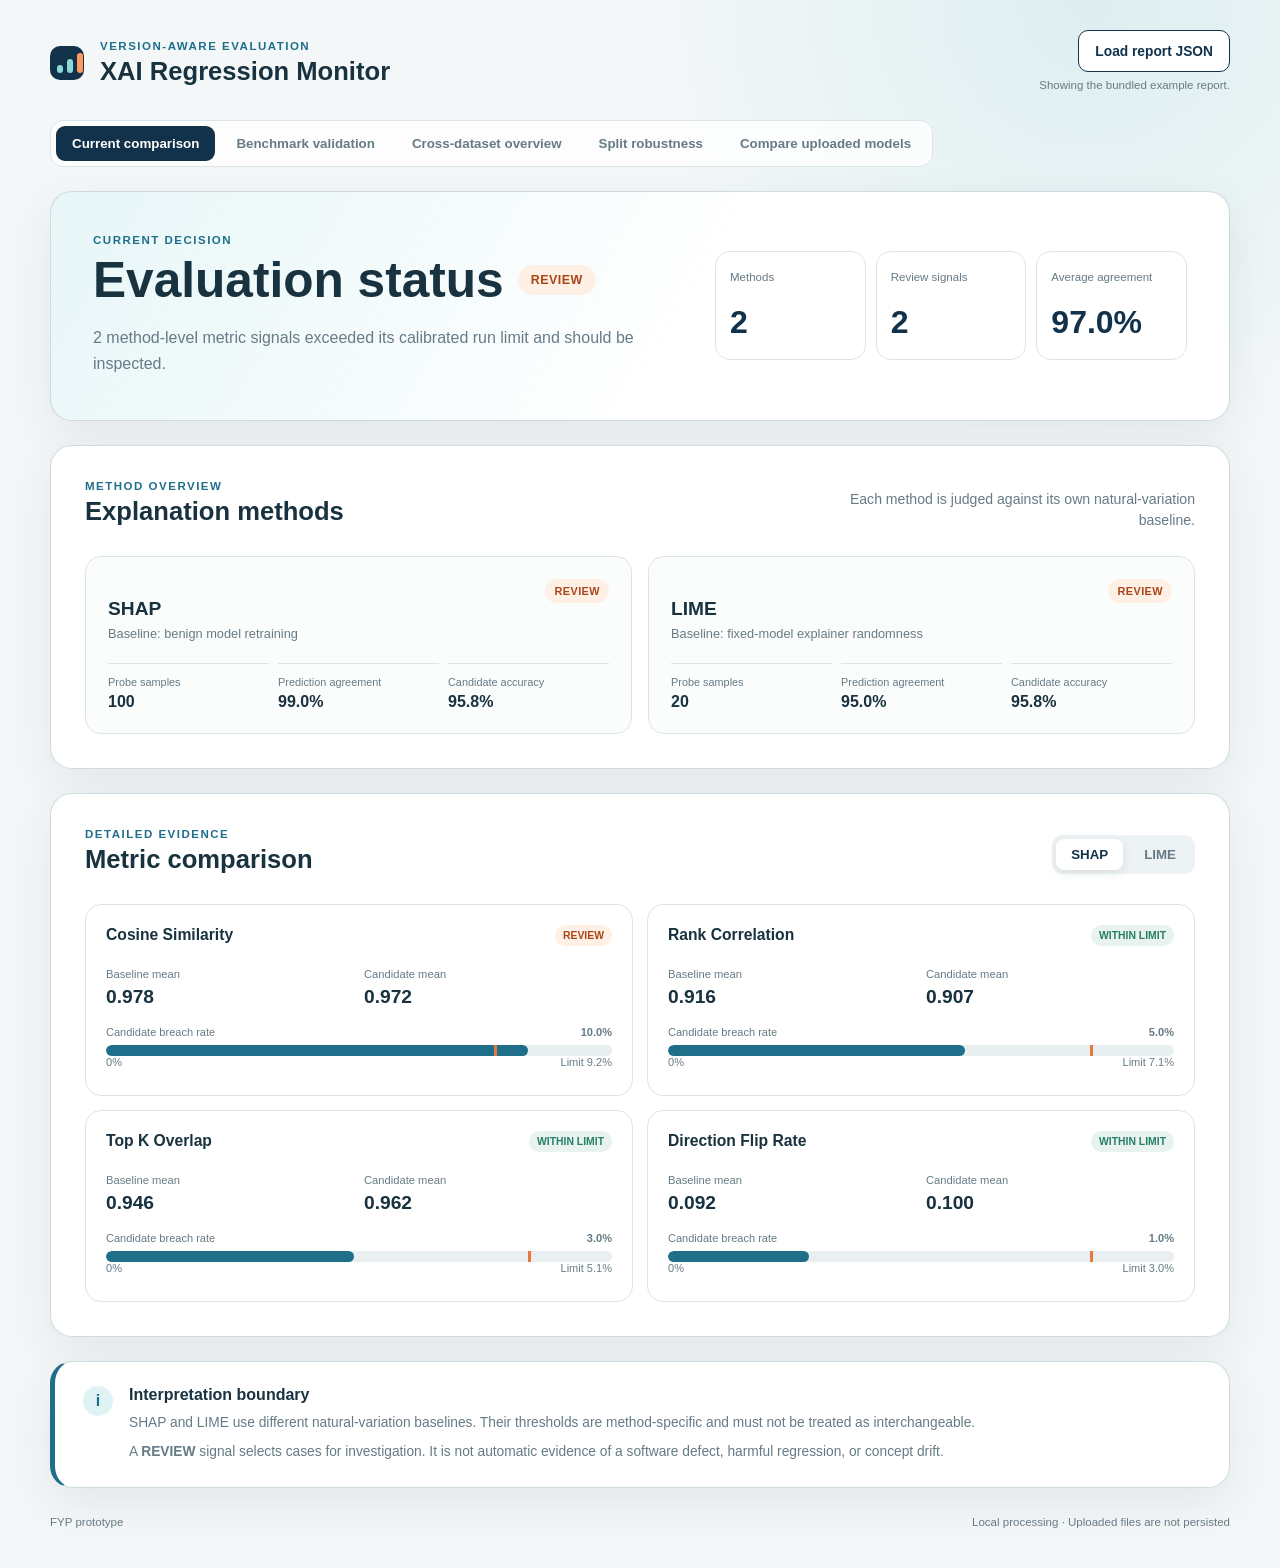
==== dashboard/index.html @ 35215efb "Show neural explanation policy in dashboard" ====
<!doctype html>
<html lang="en">
  <head>
    <meta charset="utf-8" />
    <meta name="viewport" content="width=device-width, initial-scale=1" />
    <meta
      name="description"
      content="Dashboard for version-aware SHAP and LIME regression testing"
    />
    <title>XAI Regression Monitor</title>
    <link rel="stylesheet" href="styles.css" />
  </head>
  <body>
    <header class="site-header">
      <div class="brand-mark" aria-hidden="true"><span></span><span></span><span></span></div>
      <div>
        <p class="eyebrow">Version-aware evaluation</p>
        <h1>XAI Regression Monitor</h1>
      </div>
      <div class="upload-area">
        <label class="upload-button" for="report-upload">
          Load report JSON
          <input id="report-upload" type="file" accept="application/json,.json" />
        </label>
        <p id="load-message" class="load-message" role="status" aria-live="polite"></p>
      </div>
    </header>

    <main>
      <nav class="view-tabs" aria-label="Dashboard view">
        <button class="view-tab active" data-view="comparison" type="button">Current comparison</button>
        <button class="view-tab" data-view="benchmark" type="button">Benchmark validation</button>
        <button class="view-tab" data-view="portfolio" type="button">Cross-dataset overview</button>
        <button class="view-tab" data-view="robustness" type="button">Split robustness</button>
        <button class="view-tab" data-view="upload" type="button">Compare uploaded models</button>
      </nav>

      <div id="comparison-view" class="dashboard-view">
      <section class="status-panel" aria-labelledby="status-heading">
        <div>
          <p class="eyebrow">Current decision</p>
          <div class="status-title-row">
            <h2 id="status-heading">Evaluation status</h2>
            <span id="overall-status" class="status-badge">Loading</span>
          </div>
          <p id="status-explanation" class="status-explanation"></p>
        </div>
        <div class="summary-grid" aria-label="Report summary">
          <article><span>Methods</span><strong id="method-count">—</strong></article>
          <article><span>Review signals</span><strong id="flag-count">—</strong></article>
          <article><span>Average agreement</span><strong id="agreement-average">—</strong></article>
        </div>
      </section>

      <section class="content-section" aria-labelledby="methods-heading">
        <div class="section-heading">
          <div>
            <p class="eyebrow">Method overview</p>
            <h2 id="methods-heading">Explanation methods</h2>
          </div>
          <p>Each method is judged against its own natural-variation baseline.</p>
        </div>
        <div id="method-cards" class="method-grid"></div>
      </section>

      <section class="content-section" aria-labelledby="metrics-heading">
        <div class="section-heading metric-heading">
          <div>
            <p class="eyebrow">Detailed evidence</p>
            <h2 id="metrics-heading">Metric comparison</h2>
          </div>
          <div id="method-tabs" class="tabs" role="tablist" aria-label="Explanation method"></div>
        </div>
        <div id="metric-grid" class="metric-grid"></div>
      </section>

      <section class="interpretation-panel" aria-labelledby="interpretation-heading">
        <div class="interpretation-icon" aria-hidden="true">i</div>
        <div>
          <h2 id="interpretation-heading">Interpretation boundary</h2>
          <p id="interpretation-text"></p>
          <p>
            A <strong>REVIEW</strong> signal selects cases for investigation. It is not
            automatic evidence of a software defect, harmful regression, or concept drift.
          </p>
        </div>
      </section>

      </div>

      <div id="benchmark-view" class="dashboard-view" hidden>
        <section class="content-section benchmark-intro" aria-labelledby="benchmark-heading">
          <div class="section-heading benchmark-heading-row">
            <div>
              <p class="eyebrow">Repeated held-out evaluation</p>
              <h2 id="benchmark-heading">Policy validation across model versions</h2>
            </div>
            <label class="dataset-picker">
              Dataset
              <select id="benchmark-selector"></select>
            </label>
          </div>
          <p id="benchmark-context" class="benchmark-context"></p>
          <div id="benchmark-summary" class="summary-grid benchmark-summary"></div>
        </section>

        <section class="content-section" aria-labelledby="scenario-heading">
          <div class="section-heading">
            <div>
              <p class="eyebrow">Thirty candidate seeds per scenario</p>
              <h2 id="scenario-heading">Review-rate comparison</h2>
            </div>
            <p>Bars show the proportion of runs selected for review; whiskers show Wilson 95% confidence intervals.</p>
          </div>
          <div id="scenario-grid" class="scenario-grid"></div>
        </section>

        <section class="content-section" aria-labelledby="paired-heading">
          <div class="section-heading">
            <div>
              <p class="eyebrow">Paired evidence</p>
              <h2 id="paired-heading">Comparison with seed-only control</h2>
            </div>
            <p>Adjusted p-values below 0.05 indicate separation from the control after correcting three comparisons.</p>
          </div>
          <div class="table-scroll">
            <table class="comparison-table">
              <thead><tr><th>Candidate</th><th>Rate change</th><th>Adjusted p</th><th>Evidence</th></tr></thead>
              <tbody id="paired-results"></tbody>
            </table>
          </div>
        </section>

        <section class="interpretation-panel" aria-labelledby="benchmark-interpretation-heading">
          <div class="interpretation-icon" aria-hidden="true">i</div>
          <div>
            <h2 id="benchmark-interpretation-heading">Interpretation boundary</h2>
            <p id="benchmark-interpretation"></p>
            <p>A higher review rate means the policy is sensitive to the version change; it does not by itself show that the new model is worse.</p>
          </div>
        </section>
      </div>

      <div id="portfolio-view" class="dashboard-view" hidden>
        <section class="content-section" aria-labelledby="portfolio-heading">
          <div class="section-heading">
            <div>
              <p class="eyebrow">Two datasets · two explanation methods</p>
              <h2 id="portfolio-heading">Completed evidence portfolio</h2>
            </div>
            <p id="portfolio-coverage"></p>
          </div>
          <div id="portfolio-grid" class="portfolio-grid"></div>
        </section>

        <section class="content-section" aria-labelledby="portfolio-table-heading">
          <div class="section-heading">
            <div>
              <p class="eyebrow">Comparable descriptors</p>
              <h2 id="portfolio-table-heading">Cross-dataset result table</h2>
            </div>
            <p>Prediction agreement and cosine similarity are shown consistently; headline rates retain their method-specific meaning.</p>
          </div>
          <div class="table-scroll">
            <table class="comparison-table">
              <thead><tr><th>Dataset</th><th>Method</th><th>Evidence</th><th>Agreement</th><th>Cosine</th><th>Headline result</th><th>Status</th></tr></thead>
              <tbody id="portfolio-results"></tbody>
            </table>
          </div>
        </section>

        <section class="interpretation-panel" aria-labelledby="portfolio-interpretation-heading">
          <div class="interpretation-icon" aria-hidden="true">i</div>
          <div>
            <h2 id="portfolio-interpretation-heading">Interpretation boundary</h2>
            <p id="portfolio-interpretation"></p>
            <p id="portfolio-comparability"></p>
          </div>
        </section>
      </div>

      <div id="robustness-view" class="dashboard-view" hidden>
        <section class="status-panel robustness-status" aria-labelledby="robustness-heading">
          <div>
            <p class="eyebrow">Final robustness check</p>
            <div class="status-title-row">
              <h2 id="robustness-heading">Data-split and probe sensitivity</h2>
              <span id="robustness-status" class="status-badge">Loading</span>
            </div>
            <p id="robustness-explanation" class="status-explanation"></p>
          </div>
          <div id="robustness-summary" class="summary-grid"></div>
        </section>

        <section class="content-section" aria-labelledby="robustness-datasets-heading">
          <div class="section-heading">
            <div>
              <p class="eyebrow">Three independently calibrated splits</p>
              <h2 id="robustness-datasets-heading">Dataset-level consistency</h2>
            </div>
            <p>Each split changes the fitted models and the probe population, then recalibrates the same four-metric Bonferroni policy.</p>
          </div>
          <div id="robustness-dataset-grid" class="robustness-dataset-grid"></div>
        </section>

        <section class="content-section" aria-labelledby="robustness-table-heading">
          <div class="section-heading">
            <div>
              <p class="eyebrow">Held-out paired evidence</p>
              <h2 id="robustness-table-heading">Results by dataset split</h2>
            </div>
            <p>Review rates are based on 30 held-out explainer seeds per split; exact paired p-values compare candidate and control decisions.</p>
          </div>
          <div class="table-scroll">
            <table class="comparison-table">
              <thead><tr><th>Dataset</th><th>Split</th><th>Control</th><th>Candidate</th><th>Rate change</th><th>Paired p</th><th>Status</th></tr></thead>
              <tbody id="robustness-results"></tbody>
            </table>
          </div>
        </section>

        <section class="interpretation-panel warning-boundary" aria-labelledby="robustness-interpretation-heading">
          <div class="interpretation-icon" aria-hidden="true">i</div>
          <div>
            <h2 id="robustness-interpretation-heading">What this result means</h2>
            <p id="robustness-interpretation"></p>
            <p>The Wine split-73 result is not a detector failure: the controlled candidate produced little detectable explanation change for that fitted-model and probe combination.</p>
          </div>
        </section>
      </div>

      <div id="upload-view" class="dashboard-view" hidden>
        <section class="content-section upload-intro" aria-labelledby="upload-heading">
          <div class="section-heading">
            <div>
              <p class="eyebrow">Classification and regression</p>
              <h2 id="upload-heading">Compare your Model V1 and Model V2</h2>
            </div>
            <p>Run trusted model versions on the same labelled samples and inspect exactly which predictions or numeric errors changed.</p>
          </div>
          <div class="local-warning">
            <strong>Local prototype:</strong> only load <code>.joblib</code> files that you trust. Files are processed in memory by the local server and are not saved.
          </div>
        </section>

        <section class="content-section" aria-labelledby="upload-files-heading">
          <div class="section-heading">
            <div>
              <p class="eyebrow">Model collection and shared evidence</p>
              <h2 id="upload-files-heading">Upload comparison inputs</h2>
            </div>
            <p>All models must accept the same feature columns. The CSV must include the known label for every sample.</p>
          </div>
          <form id="classification-upload-form" class="comparison-upload-form">
            <label class="file-field task-field">
              <span>Prediction task</span>
              <small>Select the model output type</small>
              <select id="upload-task-selector">
                <option value="classification">Classification</option>
                <option value="regression">Regression</option>
              </select>
            </label>
            <label class="file-field">
              <span>Model file 1</span>
              <small>Trusted estimator</small>
              <input id="model-v1-upload" name="model_v1" type="file" accept=".joblib" required />
            </label>
            <label class="file-field">
              <span>Model file 2</span>
              <small>Trusted estimator</small>
              <input id="model-v2-upload" name="model_v2" type="file" accept=".joblib" required />
            </label>
            <label class="file-field">
              <span>Labelled dataset</span>
              <small>CSV, up to 5,000 rows</small>
              <input id="dataset-upload" name="dataset" type="file" accept=".csv,text/csv" required />
            </label>
            <label class="file-field">
              <span>Manifest <em>optional</em></span>
              <small>Upload JSON or build it below</small>
              <input id="manifest-upload" name="manifest" type="file" accept=".json,application/json" />
            </label>
            <details id="manifest-builder" class="manifest-builder">
              <summary>Build manifest from CSV columns</summary>
              <p id="manifest-builder-message">Choose a labelled CSV first.</p>
              <div class="manifest-builder-grid">
                <label>Label column <select id="manifest-label-column"><option value="">Choose CSV first</option></select></label>
                <label>Sample ID <select id="manifest-id-column"><option value="">None</option></select></label>
                <label class="classification-only">Image filename <select id="manifest-image-column"><option value="">None</option></select></label>
                <label class="classification-only">Image height <input id="manifest-image-height" type="number" min="1" placeholder="e.g. 28" /></label>
                <label class="classification-only">Image width <input id="manifest-image-width" type="number" min="1" placeholder="e.g. 28" /></label>
                <label class="classification-only">Image channels <select id="manifest-image-channels"><option value="1">1 · grayscale</option><option value="3">3 · RGB</option><option value="4">4 · RGBA</option></select></label>
              </div>
              <label class="trust-check"><input id="manifest-trust-models" type="checkbox" /> I confirm that these model files come from a trusted source.</label>
              <p class="table-note">All remaining CSV columns become model features in their existing order.</p>
            </details>
            <label class="file-field optional-image-field">
              <span>Additional models <em>optional</em></span>
              <small>Select up to three more trusted .joblib models</small>
              <input id="additional-models-upload" type="file" accept=".joblib" multiple />
              <div id="additional-model-names" class="selected-file-list" aria-live="polite">
                <span class="selected-file-empty">No additional models selected</span>
              </div>
            </label>
            <div class="model-pair-picker">
              <label>Baseline model
                <select id="baseline-model-selector"></select>
              </label>
              <span aria-hidden="true">→</span>
              <label>Candidate model
                <select id="candidate-model-selector"></select>
              </label>
              <p id="model-collection-message">Upload two to five models, then select the pair to compare.</p>
            </div>
            <label class="file-field optional-image-field classification-only">
              <span>Sample images <em>optional</em></span>
              <small>ZIP of PNG, JPEG, WebP or GIF files referenced by the CSV</small>
              <input id="images-upload" name="images" type="file" accept=".zip,application/zip" />
            </label>
            <section id="upload-readiness" class="upload-readiness" aria-labelledby="upload-readiness-heading">
              <div class="upload-readiness-head">
                <div><span class="eyebrow">Before you run</span><h3 id="upload-readiness-heading">Selection summary</h3></div>
                <strong id="upload-readiness-status" class="readiness-status incomplete">Incomplete</strong>
              </div>
              <dl class="upload-readiness-grid">
                <div><dt>Task</dt><dd id="readiness-task">Classification</dd></div>
                <div><dt>Dataset</dt><dd id="readiness-dataset">Not selected</dd></div>
                <div><dt>Models</dt><dd id="readiness-model-count">0 selected</dd></div>
                <div><dt>Manifest</dt><dd id="readiness-manifest">Not ready</dd></div>
                <div><dt>Baseline (V1)</dt><dd id="readiness-baseline">Not selected</dd></div>
                <div><dt>Candidate (V2)</dt><dd id="readiness-candidate">Not selected</dd></div>
              </dl>
              <p id="upload-readiness-message" class="table-note">Choose two trusted models and one labelled CSV.</p>
            </section>
            <div class="upload-actions">
              <button id="run-upload-comparison" class="primary-action" type="submit">Run local comparison</button>
              <a href="data/upload-manifest-example.json" download>Download example manifest</a>
              <p id="upload-comparison-message" role="status" aria-live="polite"></p>
            </div>
          </form>
        </section>

        <section id="upload-validation" class="content-section upload-validation" aria-labelledby="upload-validation-heading" hidden>
          <div class="section-heading">
            <div>
              <p class="eyebrow">Preflight check</p>
              <h2 id="upload-validation-heading">Upload compatibility</h2>
            </div>
            <p id="upload-validation-summary"></p>
          </div>
          <div id="upload-validation-grid" class="upload-validation-grid"></div>
        </section>

        <section id="candidate-verdict" class="content-section candidate-verdict" aria-labelledby="candidate-verdict-heading" hidden>
          <div class="candidate-verdict-copy">
            <p class="eyebrow">Paired evidence conclusion</p>
            <h2 id="candidate-verdict-heading">Candidate result</h2>
            <p id="candidate-verdict-message"></p>
          </div>
          <strong id="candidate-verdict-status" class="candidate-verdict-status inconclusive">Inconclusive</strong>
        </section>

        <div id="upload-results" hidden>
          <section class="content-section" aria-labelledby="model-overview-heading">
            <div class="section-heading">
              <div>
                <p class="eyebrow">All uploaded models</p>
                <h2 id="model-overview-heading">Model performance overview</h2>
              </div>
              <p>Accuracy ranks every uploaded model on the same labelled samples; macro F1 weights every class equally. SHA-256 fingerprints identify the exact uploaded model bytes.</p>
            </div>
            <div id="model-overview-grid" class="model-overview-grid"></div>
            <div class="table-scroll">
              <table class="comparison-table agreement-table">
                <thead><tr><th>Model pair</th><th>Prediction agreement</th></tr></thead>
                <tbody id="model-agreement-results"></tbody>
              </table>
            </div>
          </section>

          <section class="status-panel upload-status" aria-labelledby="upload-results-heading">
            <div>
              <p class="eyebrow">Uploaded comparison</p>
              <h2 id="upload-results-heading">Prediction-level result</h2>
              <p id="upload-scope-note" class="status-explanation">Accuracy summarizes the versions; the table below shows the concrete sample-level changes behind it.</p>
            </div>
            <div class="summary-grid upload-summary" aria-label="Uploaded model summary">
              <article><span>Samples</span><strong id="upload-total">—</strong></article>
              <article><span id="upload-v1-label">V1 accuracy</span><strong id="upload-v1-accuracy">—</strong></article>
              <article><span id="upload-v2-label">V2 accuracy</span><strong id="upload-v2-accuracy">—</strong></article>
              <article><span id="upload-v1-f1-label">V1 macro F1</span><strong id="upload-v1-f1">—</strong></article>
              <article><span id="upload-v2-f1-label">V2 macro F1</span><strong id="upload-v2-f1">—</strong></article>
              <article><span>Prediction agreement</span><strong id="upload-agreement">—</strong></article>
            </div>
          </section>

          <section class="content-section paired-evidence" aria-labelledby="paired-evidence-heading">
            <div class="section-heading">
              <div>
                <p class="eyebrow">Paired evidence</p>
                <h2 id="paired-evidence-heading">Is the accuracy change larger than sample noise?</h2>
              </div>
              <p id="paired-evidence-note">Exact McNemar uses only samples where one version was correct and the other was wrong.</p>
            </div>
            <div class="summary-grid paired-evidence-grid">
              <article><span>Accuracy change</span><strong id="paired-accuracy-change">—</strong></article>
              <article><span>Discordant samples</span><strong id="paired-discordant-count">—</strong></article>
              <article><span>Exact p-value</span><strong id="paired-p-value">—</strong></article>
              <article><span>Evidence</span><strong id="paired-evidence-status">—</strong></article>
            </div>
          </section>

          <section class="content-section export-panel" aria-labelledby="comparison-export-heading">
            <div class="section-heading">
              <div>
                <p class="eyebrow">Local audit artifacts</p>
                <h2 id="comparison-export-heading">Download comparison results</h2>
              </div>
              <p>Exports are generated in your browser. No additional file is sent to the server.</p>
            </div>
            <div class="export-actions">
              <button id="download-comparison-json" class="secondary-action" type="button">Download JSON report</button>
              <button id="download-comparison-summary" class="secondary-action" type="button">Download readable summary</button>
              <button id="download-samples-csv" class="secondary-action" type="button">Download sample CSV</button>
            </div>
          </section>

          <section class="content-section" aria-labelledby="transition-heading">
            <div class="section-heading">
              <div>
                <p class="eyebrow">Version transitions</p>
                <h2 id="transition-heading">What changed from V1 to V2</h2>
              </div>
              <p>“Wrong → correct” is an improvement; “correct → wrong” is a regression on the supplied labelled sample.</p>
            </div>
            <div id="upload-transition-grid" class="transition-grid"></div>
          </section>

          <section class="content-section" aria-labelledby="class-diagnostics-heading">
            <div class="section-heading">
              <div>
                <p class="eyebrow">Class-level diagnosis</p>
                <h2 id="class-diagnostics-heading">Where performance changed</h2>
              </div>
              <p>Precision measures false-positive control, recall measures captured examples, and F1 balances both. Positive F1 changes favor the candidate.</p>
            </div>
            <div class="table-scroll">
              <table class="comparison-table class-diagnostics-table">
                <thead><tr><th>Actual class</th><th>Samples</th><th id="class-v1-heading">V1 accuracy</th><th>V1 precision</th><th>V1 recall</th><th>V1 F1</th><th id="class-v2-heading">V2 accuracy</th><th>V2 precision</th><th>V2 recall</th><th>V2 F1</th><th>F1 change</th></tr></thead>
                <tbody id="class-diagnostics-results"></tbody>
              </table>
            </div>
          </section>

          <section class="content-section" aria-labelledby="confusion-matrix-heading">
            <div class="section-heading">
              <div>
                <p class="eyebrow">Confusion matrices</p>
                <h2 id="confusion-matrix-heading">Actual versus predicted classes</h2>
              </div>
              <p>Rows are actual classes and columns are predictions. Darker diagonal cells are correct; off-diagonal cells are errors.</p>
            </div>
            <div class="confusion-matrix-grid">
              <article>
                <h3 id="confusion-matrix-v1-title">V1</h3>
                <div id="confusion-matrix-v1" class="confusion-matrix-wrap"></div>
              </article>
              <article>
                <h3 id="confusion-matrix-v2-title">V2</h3>
                <div id="confusion-matrix-v2" class="confusion-matrix-wrap"></div>
              </article>
            </div>
          </section>

          <section class="content-section" aria-labelledby="confusion-diagnostics-heading">
            <div class="section-heading">
              <div>
                <p class="eyebrow">Misclassification paths</p>
                <h2 id="confusion-diagnostics-heading">Which classes were confused</h2>
              </div>
              <p>A negative error change means the candidate made fewer mistakes for that actual-to-predicted class pair.</p>
            </div>
            <div class="table-scroll">
              <table class="comparison-table confusion-diagnostics-table">
                <thead><tr><th>Actual class</th><th>Predicted as</th><th id="confusion-v1-heading">V1 errors</th><th id="confusion-v2-heading">V2 errors</th><th>Error change</th></tr></thead>
                <tbody id="confusion-diagnostics-results"></tbody>
              </table>
            </div>
            <p id="confusion-empty-message" class="table-note" hidden>Neither selected model made a classification error on these samples.</p>
          </section>

          <section class="content-section" aria-labelledby="sample-results-heading">
            <div class="section-heading">
              <div>
                <p class="eyebrow">Concrete examples</p>
                <h2 id="sample-results-heading">Sample-by-sample predictions</h2>
                <p id="confidence-risk-summary" class="confidence-risk-summary"></p>
              </div>
              <div class="triage-controls" aria-label="Sample triage controls">
                <label>High confidence (%)
                  <input id="confidence-threshold-input" type="number" min="50" max="100" step="1" value="80" />
                </label>
                <label>Drift similarity (%)
                  <input id="explanation-threshold-input" type="number" min="0" max="100" step="0.1" value="80" />
                </label>
                <label>Show
                  <select id="upload-transition-filter">
                  <option value="all">All samples</option>
                  <option value="v1_correct_v2_wrong">Correct → wrong</option>
                  <option value="v1_wrong_v2_correct">Wrong → correct</option>
                  <option value="both_correct">Both correct</option>
                  <option value="both_wrong">Both wrong</option>
                  <option value="v2_high_confidence_wrong">V2 high-confidence errors</option>
                  <option value="high_confidence_regression">High-confidence regressions</option>
                  <option value="explanation_drift">Explanation drift</option>
                  <option value="hidden_explanation_drift">Same prediction, changed explanation</option>
                  </select>
                </label>
              </div>
            </div>
            <p id="explanation-threshold-source" class="table-note"></p>
            <div id="explanation-method-summary" class="explanation-method-summary" aria-label="Active explanation methods">
              <article><span id="explanation-v1-model">Model V1</span><strong id="explanation-v1-method">Explanation unavailable</strong><small id="explanation-v1-note"></small></article>
              <article><span id="explanation-v2-model">Model V2</span><strong id="explanation-v2-method">Explanation unavailable</strong><small id="explanation-v2-note"></small></article>
              <p id="explanation-policy-note" class="explanation-policy-note"></p>
            </div>
            <div class="drift-gallery-panel" aria-labelledby="drift-gallery-heading">
              <div class="drift-gallery-heading">
                <div>
                  <p class="eyebrow">Explanation review queue</p>
                  <h3 id="drift-gallery-heading">Same prediction, changed explanation</h3>
                </div>
                <p id="drift-gallery-summary"></p>
              </div>
              <div id="drift-gallery" class="drift-gallery"></div>
              <p id="drift-gallery-empty" class="table-note"></p>
            </div>
            <div class="table-scroll">
              <table class="comparison-table sample-table">
                <thead><tr><th>Image</th><th>Sample</th><th>Actual</th><th id="v1-prediction-heading">V1 prediction</th><th id="v1-confidence-heading">V1 confidence</th><th id="v2-prediction-heading">V2 prediction</th><th id="v2-confidence-heading">V2 confidence</th><th>Explanation similarity</th><th>Transition</th><th>Explanation</th></tr></thead>
                <tbody id="upload-sample-results"></tbody>
              </table>
            </div>
            <p id="upload-table-note" class="table-note"></p>
          </section>

          <section class="interpretation-panel" aria-labelledby="upload-boundary-heading">
            <div class="interpretation-icon" aria-hidden="true">i</div>
            <div>
              <h2 id="upload-boundary-heading">Current scope</h2>
              <ul id="upload-limitations" class="limitation-list"></ul>
            </div>
          </section>
        </div>

        <div id="regression-results" hidden>
          <section class="content-section" aria-labelledby="regression-overview-heading">
            <div class="section-heading">
              <div><p class="eyebrow">All uploaded regressors</p><h2 id="regression-overview-heading">Regression model overview</h2></div>
              <p>Models are ranked by MAE on the same labelled samples; lower MAE and RMSE are better.</p>
            </div>
            <div id="regression-model-overview-grid" class="model-overview-grid"></div>
          </section>
          <section class="content-section export-panel" aria-labelledby="regression-export-heading">
            <div class="section-heading">
              <div><p class="eyebrow">Regression audit artifacts</p><h2 id="regression-export-heading">Download regression results</h2></div>
              <p>Exports are created in the browser and include the selected pair plus the complete model ranking.</p>
            </div>
            <div class="export-actions">
              <button id="download-regression-json" class="secondary-action" type="button">Download JSON report</button>
              <button id="download-regression-summary" class="secondary-action" type="button">Download readable summary</button>
              <button id="download-regression-samples-csv" class="secondary-action" type="button">Download sample errors CSV</button>
              <button id="download-regression-ranking-csv" class="secondary-action" type="button">Download model ranking CSV</button>
            </div>
          </section>
          <section class="status-panel regression-status" aria-labelledby="regression-results-heading">
            <div>
              <p class="eyebrow">Uploaded regression comparison</p>
              <h2 id="regression-results-heading">Numeric prediction result</h2>
              <div class="result-model-pair" aria-label="Selected regression model pair">
                <span><b>V1</b><strong id="regression-v1-name">Model V1</strong></span>
                <i aria-hidden="true">→</i>
                <span><b>V2</b><strong id="regression-v2-name">Model V2</strong></span>
              </div>
              <p id="regression-scope-note" class="status-explanation"></p>
            </div>
            <div class="summary-grid regression-summary">
              <article><span>V1 MAE</span><strong id="regression-v1-mae">—</strong></article>
              <article><span>V2 MAE</span><strong id="regression-v2-mae">—</strong></article>
              <article><span>V1 RMSE</span><strong id="regression-v1-rmse">—</strong></article>
              <article><span>V2 RMSE</span><strong id="regression-v2-rmse">—</strong></article>
              <article><span>V1 R²</span><strong id="regression-v1-r2">—</strong></article>
              <article><span>V2 R²</span><strong id="regression-v2-r2">—</strong></article>
            </div>
          </section>
          <section class="content-section" aria-labelledby="regression-transition-heading">
            <div class="section-heading">
              <div><p class="eyebrow">Paired error changes</p><h2 id="regression-transition-heading">Which samples improved?</h2></div>
              <p id="regression-evidence-note"></p>
            </div>
            <div id="regression-outcome-grid" class="transition-grid"></div>
          </section>
          <section class="content-section" aria-labelledby="regression-visual-heading">
            <div class="section-heading">
              <div><p class="eyebrow">Visual comparison</p><h2 id="regression-visual-heading">Where did predictions change?</h2></div>
              <p>Points closer to the diagonal are more accurate; bars below zero favor V2.</p>
            </div>
            <div class="regression-visual-grid">
              <figure class="regression-chart-card">
                <figcaption>Actual versus predicted</figcaption>
                <svg id="regression-parity-chart" class="regression-chart" role="img" aria-label="Actual versus predicted values for model V1 and model V2"></svg>
                <div class="chart-legend"><span id="regression-legend-v1" class="legend-v1">V1</span><span id="regression-legend-v2" class="legend-v2">V2</span><span class="legend-reference">Perfect prediction</span></div>
              </figure>
              <figure class="regression-chart-card">
                <figcaption>Per-sample absolute-error change</figcaption>
                <svg id="regression-error-chart" class="regression-chart" role="img" aria-label="Change in absolute error from model V1 to model V2"></svg>
                <p class="chart-note">Negative values indicate improvement; positive values indicate regression.</p>
              </figure>
            </div>
          </section>
          <section class="content-section" aria-labelledby="regression-importance-heading">
            <div class="section-heading">
              <div><p class="eyebrow">Model explanation</p><h2 id="regression-importance-heading">Permutation feature importance</h2></div>
              <p id="regression-importance-note">MAE increase after shuffling one feature; larger values indicate stronger reliance.</p>
            </div>
            <div id="regression-importance-results" class="regression-importance-list"></div>
          </section>
          <section class="content-section" aria-labelledby="regression-samples-heading">
            <div class="section-heading">
              <div><p class="eyebrow">Concrete numeric examples</p><h2 id="regression-samples-heading">Sample-by-sample errors</h2></div>
              <label class="dataset-picker">Show
                <select id="regression-outcome-filter">
                  <option value="all">All samples</option>
                  <option value="improved">Improved</option>
                  <option value="worsened">Worsened</option>
                  <option value="unchanged">Unchanged</option>
                </select>
              </label>
            </div>
            <div class="table-scroll">
              <table class="comparison-table regression-sample-table">
                <thead><tr><th>Sample</th><th>Actual</th><th id="regression-v1-prediction-heading">V1 prediction</th><th id="regression-v1-error-heading">V1 absolute error</th><th id="regression-v2-prediction-heading">V2 prediction</th><th id="regression-v2-error-heading">V2 absolute error</th><th>Error change</th><th>Outcome</th></tr></thead>
                <tbody id="regression-sample-results"></tbody>
              </table>
            </div>
            <p id="regression-table-note" class="table-note"></p>
          </section>
        </div>
      </div>

      <dialog id="explanation-dialog" class="explanation-dialog">
        <div class="explanation-dialog-head">
          <div>
            <p class="eyebrow">Sample explanation</p>
            <h2 id="explanation-dialog-title">Model contribution comparison</h2>
          </div>
          <button id="close-explanation-dialog" class="dialog-close" type="button" aria-label="Close explanation">×</button>
        </div>
        <div class="explanation-meta" id="explanation-meta"></div>
        <div class="explanation-visuals">
          <figure>
            <img id="explanation-original" class="explanation-original" alt="Selected sample" />
            <figcaption>Original image</figcaption>
          </figure>
          <figure>
            <div id="v1-heatmap" class="pixel-heatmap" aria-label="Model V1 pixel contribution map"></div>
            <figcaption id="v1-heatmap-caption">Model V1</figcaption>
          </figure>
          <figure>
            <div id="v2-heatmap" class="pixel-heatmap" aria-label="Model V2 pixel contribution map"></div>
            <figcaption id="v2-heatmap-caption">Model V2</figcaption>
          </figure>
        </div>
        <div class="heatmap-legend"><span class="negative"></span> Opposes predicted class <span class="neutral"></span> Little influence <span class="positive"></span> Supports predicted class</div>
        <p id="explanation-boundary" class="explanation-boundary"></p>
      </dialog>

    </main>

    <footer>
      <span>FYP prototype</span>
      <span>Local processing · Uploaded files are not persisted</span>
    </footer>
    <script src="app.js" defer></script>
  </body>
</html>
---- dashboard/styles.css ----
:root {
  color-scheme: light;
  --navy: #11324a;
  --blue: #1f6f8b;
  --cyan: #dff3f5;
  --orange: #e8793e;
  --orange-soft: #fff0e6;
  --green: #277f67;
  --ink: #18323f;
  --muted: #667b86;
  --line: #dbe5e9;
  --surface: #ffffff;
  --background: #f4f7f8;
  --shadow: 0 16px 45px rgba(21, 53, 67, 0.08);
}

* { box-sizing: border-box; }

body {
  margin: 0;
  min-width: 320px;
  background:
    radial-gradient(circle at 85% 0%, rgba(91, 190, 196, 0.15), transparent 28rem),
    var(--background);
  color: var(--ink);
  font-family: Inter, ui-sans-serif, -apple-system, BlinkMacSystemFont, "Segoe UI", sans-serif;
}

.site-header,
main,
footer {
  width: min(1180px, calc(100% - 40px));
  margin-inline: auto;
}

.site-header {
  display: grid;
  grid-template-columns: auto 1fr auto;
  align-items: center;
  gap: 16px;
  padding: 30px 0 24px;
}

.brand-mark {
  display: grid;
  grid-template-columns: repeat(3, 6px);
  align-items: end;
  gap: 4px;
  width: 34px;
  height: 34px;
  padding: 7px;
  border-radius: 10px;
  background: var(--navy);
}

.brand-mark span { background: #8ed8d9; border-radius: 4px; }
.brand-mark span:nth-child(1) { height: 8px; }
.brand-mark span:nth-child(2) { height: 14px; }
.brand-mark span:nth-child(3) { height: 20px; background: #ff9a5c; }

h1, h2, p { margin-top: 0; }
h1 { margin-bottom: 0; font-size: clamp(1.25rem, 2vw, 1.65rem); }
h2 { margin-bottom: 8px; font-size: clamp(1.25rem, 2vw, 1.65rem); }

.eyebrow {
  margin-bottom: 5px;
  color: var(--blue);
  font-size: 0.72rem;
  font-weight: 800;
  letter-spacing: 0.13em;
  text-transform: uppercase;
}

.upload-button {
  display: inline-flex;
  align-items: center;
  min-height: 42px;
  padding: 0 16px;
  border: 1px solid var(--navy);
  border-radius: 10px;
  background: var(--surface);
  color: var(--navy);
  cursor: pointer;
  font-size: 0.86rem;
  font-weight: 750;
}

.upload-button:hover { background: var(--cyan); }
.upload-button input { position: absolute; width: 1px; height: 1px; opacity: 0; }
.upload-area { display: grid; justify-items: end; gap: 6px; }
.load-message {
  min-height: 18px;
  max-width: 280px;
  margin: 0;
  color: var(--muted);
  font-size: .72rem;
  line-height: 1.35;
  text-align: right;
}

main { display: grid; gap: 24px; }

.dashboard-view { display: grid; gap: 24px; }
.dashboard-view[hidden] { display: none; }
.view-tabs {
  display: inline-flex;
  width: fit-content;
  gap: 5px;
  padding: 5px;
  border: 1px solid var(--line);
  border-radius: 13px;
  background: rgba(255,255,255,.82);
}
.view-tab {
  border: 0;
  border-radius: 9px;
  padding: 10px 16px;
  background: transparent;
  color: var(--muted);
  cursor: pointer;
  font-weight: 750;
}
.view-tab.active { background: var(--navy); color: white; }

.status-panel,
.content-section,
.interpretation-panel {
  border: 1px solid rgba(198, 214, 220, 0.85);
  border-radius: 22px;
  background: rgba(255, 255, 255, 0.94);
  box-shadow: var(--shadow);
}

.status-panel {
  display: grid;
  grid-template-columns: 1.25fr 1fr;
  gap: 32px;
  padding: clamp(24px, 4vw, 42px);
  background:
    linear-gradient(120deg, rgba(223, 243, 245, 0.75), rgba(255, 255, 255, 0.98) 55%),
    var(--surface);
}

.status-title-row { display: flex; align-items: center; gap: 14px; flex-wrap: wrap; }
.status-title-row h2 { margin-bottom: 0; font-size: clamp(1.8rem, 4vw, 3.1rem); }
.status-explanation { max-width: 680px; margin: 16px 0 0; color: var(--muted); line-height: 1.65; }

.status-badge,
.mini-status {
  display: inline-flex;
  align-items: center;
  justify-content: center;
  border-radius: 999px;
  font-weight: 800;
  letter-spacing: 0.04em;
}

.status-badge { padding: 8px 13px; font-size: 0.78rem; }
.status-badge.review, .mini-status.review { background: var(--orange-soft); color: #a84518; }
.status-badge.within, .mini-status.within { background: #e5f5ef; color: var(--green); }

.summary-grid { display: grid; grid-template-columns: repeat(3, 1fr); gap: 10px; align-self: center; }
.summary-grid article { padding: 18px 14px; border: 1px solid var(--line); border-radius: 15px; background: rgba(255,255,255,.82); }
.summary-grid span { display: block; min-height: 34px; color: var(--muted); font-size: .72rem; line-height: 1.35; }
.summary-grid strong { font-size: clamp(1.35rem, 3vw, 2rem); color: var(--navy); }

.content-section { padding: clamp(22px, 3vw, 34px); }
.section-heading { display: flex; justify-content: space-between; gap: 24px; align-items: end; margin-bottom: 22px; }
.section-heading > p { max-width: 390px; margin-bottom: 3px; color: var(--muted); font-size: .88rem; line-height: 1.5; text-align: right; }

.method-grid { display: grid; grid-template-columns: repeat(2, 1fr); gap: 16px; }
.method-card { padding: 22px; border: 1px solid var(--line); border-radius: 16px; background: #fbfcfc; }
.method-card-header { display: flex; justify-content: space-between; gap: 12px; align-items: start; }
.method-name { margin-bottom: 5px; font-size: 1.2rem; }
.method-baseline { color: var(--muted); font-size: .8rem; line-height: 1.4; }
.mini-status { padding: 6px 9px; font-size: .68rem; }
.method-stats { display: grid; grid-template-columns: repeat(3, 1fr); gap: 9px; margin-top: 20px; }
.method-stats div { padding-top: 12px; border-top: 1px solid var(--line); }
.method-stats span { display: block; color: var(--muted); font-size: .68rem; }
.method-stats strong { display: block; margin-top: 5px; font-size: 1rem; }

.metric-heading { align-items: center; }
.tabs { display: flex; gap: 6px; padding: 4px; border-radius: 11px; background: #edf2f4; }
.tab { border: 0; border-radius: 8px; padding: 8px 15px; background: transparent; color: var(--muted); cursor: pointer; font-weight: 750; }
.tab[aria-selected="true"] { background: var(--surface); color: var(--navy); box-shadow: 0 3px 10px rgba(29, 57, 69, .1); }

.metric-grid { display: grid; grid-template-columns: repeat(2, 1fr); gap: 14px; }
.metric-card { padding: 20px; border: 1px solid var(--line); border-radius: 16px; }
.metric-title-row { display: flex; align-items: center; justify-content: space-between; gap: 12px; }
.metric-title { margin: 0; font-size: .98rem; text-transform: capitalize; }
.flag-pill { padding: 5px 8px; border-radius: 99px; font-size: .65rem; font-weight: 800; }
.flag-pill.flagged { background: var(--orange-soft); color: #a84518; }
.flag-pill.clear { background: #e8f3ef; color: var(--green); }
.metric-values { display: grid; grid-template-columns: repeat(2, 1fr); gap: 10px; margin: 18px 0; }
.metric-values span { color: var(--muted); font-size: .7rem; }
.metric-values strong { display: block; margin-top: 4px; font-size: 1.2rem; }
.meter-label { display: flex; justify-content: space-between; margin-bottom: 7px; color: var(--muted); font-size: .69rem; }
.meter-track { position: relative; height: 11px; border-radius: 99px; background: #e9eff1; overflow: hidden; }
.meter-fill { height: 100%; border-radius: inherit; background: var(--blue); }
.meter-limit { position: absolute; top: -3px; bottom: -3px; width: 3px; border-radius: 3px; background: var(--orange); }

.interpretation-panel { display: flex; gap: 16px; padding: 24px 28px; border-left: 5px solid var(--blue); }
.interpretation-icon { flex: 0 0 30px; width: 30px; height: 30px; border-radius: 50%; background: var(--cyan); color: var(--blue); text-align: center; line-height: 30px; font-weight: 900; }
.interpretation-panel h2 { font-size: 1rem; }
.interpretation-panel p { margin-bottom: 8px; color: var(--muted); font-size: .86rem; line-height: 1.55; }
.interpretation-panel p:last-child { margin-bottom: 0; }

.dataset-picker { display: grid; gap: 6px; color: var(--muted); font-size: .72rem; font-weight: 750; }
.dataset-picker select { min-width: 220px; padding: 10px 12px; border: 1px solid var(--line); border-radius: 10px; background: white; color: var(--ink); font: inherit; }
.triage-controls { display: flex; flex-wrap: wrap; justify-content: flex-end; gap: 10px; }
.triage-controls label { display: grid; gap: 6px; color: var(--muted); font-size: .72rem; font-weight: 750; }
.triage-controls input, .triage-controls select { min-width: 128px; padding: 10px 12px; border: 1px solid var(--line); border-radius: 10px; background: white; color: var(--ink); font: inherit; }
.triage-controls select { min-width: 220px; }
.benchmark-context { margin: -8px 0 20px; color: var(--muted); font-size: .86rem; line-height: 1.55; }
.benchmark-summary { grid-template-columns: repeat(4, 1fr); }
.scenario-grid { display: grid; grid-template-columns: repeat(2, 1fr); gap: 15px; }
.scenario-card { padding: 20px; border: 1px solid var(--line); border-radius: 16px; background: #fbfcfc; }
.scenario-card.control { background: #f1f6f7; }
.scenario-title-row { display: flex; justify-content: space-between; gap: 12px; align-items: start; }
.scenario-title-row h3 { margin: 0 0 5px; font-size: 1rem; }
.scenario-description { min-height: 38px; margin: 0; color: var(--muted); font-size: .74rem; line-height: 1.45; }
.scenario-rate { color: var(--navy); font-size: 1.45rem; font-weight: 850; white-space: nowrap; }
.ci-track { position: relative; height: 12px; margin: 20px 0 8px; border-radius: 99px; background: #e7eef0; }
.ci-range { position: absolute; top: 3px; height: 6px; border-radius: 99px; background: #8ed8d9; }
.ci-point { position: absolute; top: -2px; width: 4px; height: 16px; border-radius: 3px; background: var(--blue); transform: translateX(-2px); }
.ci-labels, .scenario-foot { display: flex; justify-content: space-between; gap: 12px; color: var(--muted); font-size: .68rem; }
.scenario-foot { margin-top: 16px; padding-top: 12px; border-top: 1px solid var(--line); }
.table-scroll { overflow-x: auto; }
.comparison-table { width: 100%; border-collapse: collapse; font-size: .82rem; }
.comparison-table th, .comparison-table td { padding: 13px 12px; border-bottom: 1px solid var(--line); text-align: left; }
.comparison-table th { color: var(--muted); font-size: .7rem; text-transform: uppercase; letter-spacing: .05em; }
.evidence-pill { display: inline-flex; padding: 5px 9px; border-radius: 99px; font-size: .68rem; font-weight: 800; }
.evidence-pill.separated { background: #e5f5ef; color: var(--green); }
.evidence-pill.exploratory { background: var(--orange-soft); color: #a84518; }
.portfolio-grid { display: grid; grid-template-columns: repeat(2, 1fr); gap: 15px; }
.portfolio-card { padding: 22px; border: 1px solid var(--line); border-radius: 16px; background: #fbfcfc; }
.portfolio-card-head { display: flex; justify-content: space-between; gap: 16px; align-items: start; }
.portfolio-method { margin: 0 0 4px; color: var(--blue); font-size: .7rem; font-weight: 850; letter-spacing: .1em; }
.portfolio-dataset { margin: 0; font-size: 1.08rem; }
.portfolio-status { display: inline-flex; padding: 6px 9px; border-radius: 99px; font-size: .65rem; font-weight: 850; }
.portfolio-status.review { background: var(--orange-soft); color: #a84518; }
.portfolio-status.evidence { background: #e5f5ef; color: var(--green); }
.portfolio-evidence { margin: 12px 0 18px; color: var(--muted); font-size: .76rem; line-height: 1.45; }
.portfolio-stats { display: grid; grid-template-columns: repeat(3, 1fr); gap: 10px; }
.portfolio-stats div { padding-top: 12px; border-top: 1px solid var(--line); }
.portfolio-stats span { display: block; min-height: 32px; color: var(--muted); font-size: .67rem; line-height: 1.35; }
.portfolio-stats strong { display: block; margin-top: 5px; color: var(--navy); font-size: 1.05rem; }
.robustness-status { border-left: 5px solid var(--orange); }
.robustness-dataset-grid { display: grid; grid-template-columns: repeat(2, 1fr); gap: 15px; }
.robustness-dataset-card { padding: 22px; border: 1px solid var(--line); border-radius: 16px; background: #fbfcfc; }
.robustness-dataset-card.consistent { border-top: 4px solid var(--green); }
.robustness-dataset-card.sensitive { border-top: 4px solid var(--orange); }
.robustness-card-head { display: flex; justify-content: space-between; gap: 16px; align-items: start; }
.robustness-card-head h3 { margin: 0; font-size: 1.08rem; }
.robustness-card-copy { margin: 14px 0 18px; color: var(--muted); font-size: .78rem; line-height: 1.5; }
.robustness-ranges { display: grid; grid-template-columns: repeat(2, 1fr); gap: 12px; }
.robustness-ranges div { padding-top: 12px; border-top: 1px solid var(--line); }
.robustness-ranges span { display: block; min-height: 30px; color: var(--muted); font-size: .68rem; line-height: 1.35; }
.robustness-ranges strong { display: block; margin-top: 5px; color: var(--navy); font-size: 1.05rem; }
.warning-boundary { border-left-color: var(--orange); }
.local-warning { padding: 14px 16px; border: 1px solid #f2cfb9; border-radius: 12px; background: var(--orange-soft); color: #784125; font-size: .78rem; line-height: 1.5; }
.comparison-upload-form { display: grid; grid-template-columns: repeat(2, 1fr); gap: 14px; }
.file-field { display: grid; gap: 6px; padding: 18px; border: 1px solid var(--line); border-radius: 14px; background: #fbfcfc; }
.file-field span { color: var(--navy); font-weight: 800; }
.file-field small { color: var(--muted); }
.file-field input { width: 100%; margin-top: 8px; color: var(--muted); font: inherit; font-size: .76rem; }
.file-field input::file-selector-button { margin-right: 10px; padding: 8px 12px; border: 1px solid var(--line); border-radius: 8px; background: white; color: var(--navy); cursor: pointer; font-weight: 750; }
.file-field select { width: 100%; margin-top: 8px; padding: 10px 12px; border: 1px solid var(--line); border-radius: 9px; background: white; color: var(--navy); font: inherit; }
.upload-readiness { grid-column: 1 / -1; padding: 20px; border: 1px solid var(--line); border-radius: 16px; background: #f7fafb; }
.upload-readiness-head { display: flex; justify-content: space-between; gap: 18px; align-items: start; }
.upload-readiness-head h3 { margin: 4px 0 0; color: var(--navy); font-size: 1.05rem; }
.readiness-status { display: inline-flex; padding: 7px 11px; border-radius: 99px; font-size: .7rem; }
.readiness-status.incomplete { background: var(--orange-soft); color: #a84518; }
.readiness-status.ready { background: #e5f5ef; color: var(--green); }
.upload-readiness-grid { display: grid; grid-template-columns: repeat(3, minmax(0, 1fr)); gap: 10px; margin: 18px 0 10px; }
.upload-readiness-grid div { min-width: 0; padding: 12px; border: 1px solid var(--line); border-radius: 11px; background: white; }
.upload-readiness-grid dt { color: var(--muted); font-size: .67rem; font-weight: 750; text-transform: uppercase; letter-spacing: .04em; }
.upload-readiness-grid dd { overflow: hidden; margin: 6px 0 0; color: var(--navy); font-size: .78rem; font-weight: 800; text-overflow: ellipsis; white-space: nowrap; }
.candidate-verdict { display: flex; justify-content: space-between; gap: 24px; align-items: center; border-left: 5px solid var(--orange); }
.candidate-verdict[hidden] { display: none; }
.candidate-verdict.supported-improvement { border-left-color: var(--green); }
.candidate-verdict.supported-regression { border-left-color: var(--orange); }
.candidate-verdict-copy h2 { margin: 5px 0 8px; }
.candidate-verdict-copy p:last-child { margin: 0; color: var(--muted); line-height: 1.55; }
.candidate-verdict-status { flex: 0 0 auto; padding: 9px 13px; border-radius: 99px; font-size: .72rem; }
.candidate-verdict-status.improvement { background: #e5f5ef; color: var(--green); }
.candidate-verdict-status.regression { background: var(--orange-soft); color: #a84518; }
.candidate-verdict-status.inconclusive { background: #edf2f4; color: var(--muted); }
.classification-only[hidden] { display: none; }
.regression-status { border-left: 5px solid var(--green); }
.result-model-pair { display: flex; flex-wrap: wrap; gap: 10px; align-items: center; margin: 18px 0 4px; }
.result-model-pair > span { display: inline-flex; max-width: 100%; gap: 7px; align-items: center; padding: 8px 11px; border: 1px solid #bad8d7; border-radius: 99px; background: #f2faf8; }
.result-model-pair b { color: var(--green); font-size: .68rem; }
.result-model-pair strong { overflow: hidden; color: var(--navy); font-size: .72rem; text-overflow: ellipsis; white-space: nowrap; }
.result-model-pair i { color: var(--blue); font-style: normal; font-weight: 900; }
.regression-summary { grid-template-columns: repeat(3, 1fr); }
.regression-sample-table .improved-row { background: #f4fbf8; }
.regression-sample-table .worsened-row { background: #fff7f2; }
.regression-visual-grid { display: grid; grid-template-columns: repeat(2, minmax(0, 1fr)); gap: 18px; }
.regression-chart-card { margin: 0; padding: 18px; border: 1px solid var(--line); border-radius: 20px; background: #fbfdfe; }
.regression-chart-card figcaption { margin-bottom: 10px; color: var(--ink); font-weight: 750; }
.regression-chart { display: block; width: 100%; min-height: 220px; overflow: visible; }
.parity-reference { stroke: #9babb3; stroke-width: 2; stroke-dasharray: 7 6; }
.parity-v1 { fill: #ef7b3a; fill-opacity: .65; }
.parity-v2 { fill: #16846c; fill-opacity: .65; }
.error-zero-line { stroke: #6f818b; stroke-width: 1.5; }
.error-improved { fill: #39a98d; }
.error-worsened { fill: #ef7b3a; }
.error-unchanged { fill: #9babb3; }
.chart-axis-label { fill: var(--muted); font-size: 12px; }
.chart-legend { display: flex; flex-wrap: wrap; gap: 14px; color: var(--muted); font-size: .8rem; }
.chart-legend span::before { display: inline-block; width: 9px; height: 9px; margin-right: 6px; border-radius: 50%; content: ""; }
.chart-legend .legend-v1::before { background: #ef7b3a; }
.chart-legend .legend-v2::before { background: #16846c; }
.chart-legend .legend-reference::before { border-radius: 0; background: #9babb3; }
.chart-note { margin: 8px 0 0; color: var(--muted); font-size: .8rem; }
.regression-importance-list { display: grid; gap: 10px; }
.regression-importance-row { display: grid; grid-template-columns: minmax(120px, .55fr) minmax(260px, 1.45fr); gap: 18px; align-items: center; padding: 14px 16px; border: 1px solid var(--line); border-radius: 14px; background: #fbfdfe; }
.regression-importance-row > strong { overflow-wrap: anywhere; color: var(--navy); font-size: .78rem; }
.importance-bars { display: grid; gap: 7px; }
.importance-bars > div { display: grid; grid-template-columns: 24px minmax(80px, 1fr) 72px; gap: 8px; align-items: center; }
.importance-bars span { color: var(--muted); font-size: .68rem; font-weight: 800; }
.importance-bars em { color: var(--muted); font-size: .68rem; font-style: normal; text-align: right; }
.importance-track { height: 8px; overflow: hidden; border-radius: 99px; background: #e7edef; }
.importance-track i { display: block; min-width: 2px; height: 100%; border-radius: inherit; }
.importance-v1 { background: #ef7b3a; }
.importance-v2 { background: #16846c; }
.upload-actions { grid-column: 1 / -1; display: flex; flex-wrap: wrap; gap: 14px; align-items: center; padding-top: 6px; }
.primary-action { border: 0; border-radius: 10px; padding: 12px 18px; background: var(--navy); color: white; cursor: pointer; font: inherit; font-weight: 800; }
.primary-action:disabled { cursor: wait; opacity: .6; }
.upload-actions a { color: var(--blue); font-size: .78rem; font-weight: 750; }
.upload-comparison-message { flex-basis: 100%; margin: 0; color: var(--muted); font-size: .78rem; }
.upload-comparison-message.error { color: #a84518; }
.upload-comparison-message.success { color: var(--green); }
.upload-status { border-left: 5px solid var(--cyan); }
.paired-evidence { border-left: 5px solid var(--blue); }
.paired-evidence-grid { grid-template-columns: repeat(4, 1fr); }
.paired-evidence-grid strong { font-size: 1.3rem; }
.evidence-strong { color: var(--green) !important; }
.evidence-exploratory { color: var(--orange) !important; }
.upload-summary { grid-template-columns: repeat(2, 1fr); }
.transition-grid { display: grid; grid-template-columns: repeat(4, 1fr); gap: 12px; }
.transition-card { display: flex; justify-content: space-between; gap: 12px; align-items: center; padding: 18px; border: 1px solid var(--line); border-radius: 14px; background: #fbfcfc; }
.transition-card span { color: var(--muted); font-size: .76rem; }
.transition-card strong { color: var(--navy); font-size: 1.35rem; }
.transition-card.v1_wrong_v2_correct { border-top: 4px solid var(--green); }
.transition-card.v1_correct_v2_wrong { border-top: 4px solid var(--orange); }
.transition-pill { display: inline-flex; padding: 5px 9px; border-radius: 99px; white-space: nowrap; font-size: .68rem; font-weight: 800; }
.transition-pill.both_correct { background: #e5f5ef; color: var(--green); }
.transition-pill.v1_wrong_v2_correct { background: #def3f4; color: var(--blue); }
.transition-pill.v1_correct_v2_wrong { background: var(--orange-soft); color: #a84518; }
.transition-pill.both_wrong { background: #edf0f1; color: var(--muted); }
.sample-table .regression-row { background: #fff9f5; }
.sample-table .improvement-row { background: #f6fbfa; }
.confidence-risk-summary { max-width: 760px; margin: 0.55rem 0 0; color: var(--muted); }
.explanation-method-summary { display: grid; grid-template-columns: repeat(2, minmax(0, 1fr)); gap: 12px; margin: 14px 0 20px; }
.explanation-method-summary article { display: grid; gap: 5px; padding: 14px 16px; border: 1px solid var(--line); border-radius: 14px; background: #fbfcfc; }
.explanation-method-summary span { color: var(--muted); font-size: .68rem; font-weight: 800; overflow-wrap: anywhere; }
.explanation-method-summary strong { color: var(--navy); font-size: .95rem; }
.explanation-method-summary small { color: var(--muted); line-height: 1.45; }
.explanation-policy-note { grid-column: 1 / -1; margin: 0; padding: 10px 12px; border-radius: 10px; font-size: .72rem; font-weight: 750; }
.explanation-policy-note.calibrated { color: var(--green); background: #e5f5ef; }
.explanation-policy-note.exploratory { color: #a84518; background: var(--orange-soft); }
.sample-table .high-confidence-risk-row { box-shadow: inset 4px 0 0 #d65a20; }
.sample-table .high-confidence-risk-row td { background: rgba(255, 239, 228, 0.72); }
.sample-table .explanation-drift-row { box-shadow: inset 4px 0 0 #7557b7; }
.sample-table .explanation-drift-row td { background: rgba(242, 237, 252, 0.72); }
.drift-gallery-panel { margin: 20px 0 24px; padding: 18px; border: 1px solid #d9d0ef; border-radius: 18px; background: #faf8fe; }
.drift-gallery-heading { display: flex; justify-content: space-between; align-items: end; gap: 24px; }
.drift-gallery-heading h3 { margin: 3px 0 0; color: var(--navy); font-size: 1.05rem; }
.drift-gallery-heading > p { max-width: 520px; margin: 0; color: var(--muted); font-size: .72rem; line-height: 1.5; text-align: right; }
.drift-gallery { display: grid; grid-template-columns: repeat(auto-fit, minmax(230px, 1fr)); gap: 12px; margin-top: 16px; }
.drift-card { display: grid; grid-template-columns: 68px 1fr; gap: 12px; align-items: center; padding: 12px; border: 1px solid #d9d0ef; border-radius: 14px; background: white; }
.drift-card .sample-thumbnail { width: 68px; height: 68px; }
.drift-card .sample-placeholder { display: grid; place-items: center; color: var(--muted); font-size: .62rem; text-align: center; }
.drift-card-copy { min-width: 0; }
.drift-card-copy strong { display: block; color: var(--navy); font-size: .8rem; }
.drift-card-copy span { display: block; margin: 3px 0 9px; color: var(--muted); font-size: .68rem; line-height: 1.4; }
.drift-card-copy .explanation-button { padding: 5px 8px; }
.sample-thumbnail { display: block; width: 68px; height: 68px; border: 1px solid var(--line); border-radius: 10px; background: white; object-fit: contain; }
.sample-table td { vertical-align: middle; }
.optional-image-field { grid-column: 1 / -1; }
.model-pair-picker { grid-column: 1 / -1; display: grid; grid-template-columns: minmax(0, 1fr) auto minmax(0, 1fr); gap: 12px; align-items: end; padding: 18px; border: 1px solid var(--line); border-radius: 14px; background: #f8fbfb; }
.model-pair-picker label { display: grid; gap: 8px; color: var(--navy); font-size: .75rem; font-weight: 800; }
.model-pair-picker select { min-width: 0; width: 100%; padding: 11px 12px; border: 1px solid var(--line); border-radius: 9px; background: white; color: var(--ink); font: inherit; }
.model-pair-picker > span { padding-bottom: 10px; color: var(--blue); font-size: 1.2rem; font-weight: 800; }
.model-pair-picker p { grid-column: 1 / -1; margin: 0; color: var(--muted); font-size: .7rem; }
.model-overview-grid { display: grid; grid-template-columns: repeat(auto-fit, minmax(240px, 1fr)); gap: 14px; margin-bottom: 22px; }
.model-overview-card { position: relative; display: grid; gap: 9px; padding: 18px; border: 1px solid var(--line); border-radius: 14px; background: #fbfcfc; }
.model-overview-card.best { border-top: 4px solid var(--green); background: #f5fbf9; }
.model-overview-card .rank { color: var(--blue); font-size: .68rem; font-weight: 850; letter-spacing: .08em; text-transform: uppercase; }
.model-overview-card strong { overflow-wrap: anywhere; color: var(--navy); font-size: .85rem; }
.model-overview-card .accuracy { color: var(--navy); font-size: 1.7rem; font-weight: 850; }
.model-metrics { display: flex; flex-wrap: wrap; gap: 7px; }
.model-metrics span { padding: 5px 8px; border-radius: 99px; background: #edf2f4; color: var(--muted); font-size: .65rem; font-weight: 750; }
.model-metrics span.best-metric { background: #e5f5ef; color: var(--green); }
.model-overview-card small { color: var(--muted); font-size: .7rem; }
.model-overview-card .calibration-summary { padding-top: 9px; border-top: 1px solid var(--line); color: var(--muted); font-size: .69rem; line-height: 1.5; }
.reliability-chart { display: grid; gap: 5px; margin-top: 2px; color: var(--muted); font-size: .62rem; }
.reliability-chart.unavailable { padding: 8px 0; }
.reliability-legend { margin-bottom: 2px; font-weight: 750; }
.reliability-row { display: grid; grid-template-columns: 30px minmax(90px, 1fr) 34px; gap: 6px; align-items: center; }
.reliability-tracks { position: relative; height: 11px; overflow: hidden; border-radius: 5px; background: #e8eef1; }
.reliability-tracks span { position: absolute; left: 0; display: block; min-width: 2px; }
.reliability-tracks .confidence-bar { top: 1px; height: 4px; background: var(--cyan); }
.reliability-tracks .accuracy-bar { bottom: 1px; height: 4px; background: var(--green); }
.agreement-table { margin-top: 4px; }
.upload-validation { border-left: 5px solid var(--cyan); }
.upload-validation.ready { border-left-color: var(--green); }
.upload-validation.blocked { border-left-color: var(--orange); }
.upload-validation-grid { display: grid; grid-template-columns: repeat(auto-fit, minmax(220px, 1fr)); gap: 12px; }
.validation-card { display: grid; gap: 7px; padding: 16px; border: 1px solid var(--line); border-radius: 13px; background: #fbfcfc; }
.validation-card.compatible { border-top: 4px solid var(--green); }
.validation-card.incompatible { border-top: 4px solid var(--orange); background: #fff9f5; }
.validation-card strong { overflow-wrap: anywhere; color: var(--navy); font-size: .82rem; }
.validation-card span { color: var(--muted); font-size: .7rem; }
.validation-card .validation-status { color: var(--navy); font-weight: 800; }
.class-change { display: inline-flex; min-width: 74px; justify-content: center; padding: 5px 9px; border-radius: 99px; font-size: .7rem; font-weight: 850; }
.class-change.improved { background: #e5f5ef; color: var(--green); }
.class-change.regressed { background: var(--orange-soft); color: #a84518; }
.class-change.unchanged { background: #edf0f1; color: var(--muted); }
.error-change { display: inline-flex; min-width: 58px; justify-content: center; padding: 5px 9px; border-radius: 99px; font-size: .7rem; font-weight: 850; }
.error-change.reduced { background: #e5f5ef; color: var(--green); }
.error-change.increased { background: var(--orange-soft); color: #a84518; }
.error-change.unchanged { background: #edf0f1; color: var(--muted); }
.confusion-matrix-grid { display: grid; grid-template-columns: repeat(2, minmax(0, 1fr)); gap: 18px; }
.confusion-matrix-grid article { min-width: 0; padding: 16px; border: 1px solid var(--line); border-radius: 14px; background: #fbfcfc; }
.confusion-matrix-grid h3 { margin: 0 0 12px; overflow-wrap: anywhere; color: var(--navy); font-size: .85rem; }
.confusion-matrix-wrap { overflow-x: auto; }
.confusion-matrix { width: 100%; border-collapse: separate; border-spacing: 3px; font-size: .68rem; }
.confusion-matrix th { max-width: 110px; padding: 6px; overflow-wrap: anywhere; color: var(--muted); font-weight: 750; text-align: center; }
.confusion-matrix td { min-width: 34px; padding: 8px 5px; border-radius: 6px; color: var(--navy); font-weight: 850; text-align: center; }
.confusion-matrix td.matrix-correct { background: rgb(41 139 109 / calc(.10 + var(--cell-strength) * .72)); }
.confusion-matrix td.matrix-error { background: rgb(239 121 58 / calc(.06 + var(--cell-strength) * .64)); }
.export-panel { background: linear-gradient(135deg, #f5fbfb, #ffffff); }
.export-actions { display: flex; flex-wrap: wrap; gap: 12px; }
.secondary-action { border: 1px solid var(--blue); border-radius: 10px; padding: 11px 16px; background: white; color: var(--blue); cursor: pointer; font: inherit; font-size: .75rem; font-weight: 850; }
.secondary-action:hover { background: #eef7f8; }
.manifest-builder { grid-column: 1 / -1; padding: 16px 18px; border: 1px solid var(--line); border-radius: 14px; background: #f8fbfb; }
.manifest-builder summary { cursor: pointer; color: var(--navy); font-size: .78rem; font-weight: 850; }
.manifest-builder > p { color: var(--muted); font-size: .7rem; }
.manifest-builder-grid { display: grid; grid-template-columns: repeat(3, minmax(0, 1fr)); gap: 12px; margin-top: 14px; }
.manifest-builder-grid label { display: grid; gap: 7px; color: var(--navy); font-size: .7rem; font-weight: 800; }
.manifest-builder-grid select, .manifest-builder-grid input { min-width: 0; width: 100%; box-sizing: border-box; padding: 10px; border: 1px solid var(--line); border-radius: 9px; background: white; color: var(--ink); font: inherit; }
.trust-check { display: flex; gap: 9px; align-items: center; margin-top: 16px; color: var(--navy); font-size: .72rem; font-weight: 750; }
.file-field em { margin-left: 5px; color: var(--muted); font-size: .68rem; font-style: normal; font-weight: 650; }
.selected-file-list { display: flex; flex-wrap: wrap; gap: 7px; margin-top: 10px; }
.selected-file-name { max-width: 100%; overflow: hidden; padding: 6px 9px; border: 1px solid #bcd8dc; border-radius: 99px; background: #edf7f7; color: var(--navy); font-size: .68rem; font-weight: 750; text-overflow: ellipsis; white-space: nowrap; }
.selected-file-empty { color: var(--muted); font-size: .68rem; }
.explanation-button { border: 1px solid var(--blue); border-radius: 8px; padding: 7px 10px; background: white; color: var(--blue); cursor: pointer; white-space: nowrap; font: inherit; font-size: .7rem; font-weight: 800; }
.explanation-button:disabled { border-color: var(--line); color: var(--muted); cursor: not-allowed; }
.explanation-dialog { width: min(920px, calc(100vw - 32px)); max-height: calc(100vh - 40px); padding: 26px; border: 0; border-radius: 22px; background: var(--surface); color: var(--ink); box-shadow: 0 24px 80px rgba(18, 48, 63, .24); }
.explanation-dialog::backdrop { background: rgba(10, 30, 42, .55); backdrop-filter: blur(3px); }
.explanation-dialog-head { display: flex; justify-content: space-between; gap: 20px; align-items: start; }
.explanation-dialog-head h2 { margin: 3px 0 0; font-size: 1.45rem; }
.dialog-close { width: 38px; height: 38px; border: 1px solid var(--line); border-radius: 50%; background: white; color: var(--navy); cursor: pointer; font-size: 1.35rem; line-height: 1; }
.explanation-meta { display: flex; flex-wrap: wrap; gap: 8px; margin: 18px 0 22px; }
.explanation-meta span { padding: 7px 10px; border-radius: 99px; background: #edf3f4; color: var(--navy); font-size: .72rem; font-weight: 750; }
.explanation-visuals { display: grid; grid-template-columns: repeat(3, minmax(0, 1fr)); gap: 18px; }
.explanation-visuals figure { display: grid; align-content: start; justify-items: center; gap: 10px; margin: 0; padding: 16px; border: 1px solid var(--line); border-radius: 16px; background: #fbfcfc; }
.explanation-visuals figcaption { color: var(--muted); font-size: .72rem; line-height: 1.4; text-align: center; }
.explanation-original, .pixel-heatmap { width: min(190px, 100%); aspect-ratio: 1; border-radius: 12px; background: #071016; image-rendering: pixelated; }
.explanation-original { object-fit: contain; }
.pixel-heatmap { display: grid; gap: 1px; padding: 4px; overflow: hidden; }
.pixel-heatmap span { aspect-ratio: 1; border-radius: 1px; }
.pixel-heatmap.unavailable { display: grid; place-items: center; padding: 20px; background: #edf2f4; color: var(--muted); font-size: .72rem; text-align: center; }
.heatmap-legend { display: flex; flex-wrap: wrap; justify-content: center; gap: 8px; align-items: center; margin-top: 18px; color: var(--muted); font-size: .68rem; }
.heatmap-legend span { width: 16px; height: 10px; border-radius: 3px; }
.heatmap-legend .negative { background: rgb(40, 125, 174); }
.heatmap-legend .neutral { background: #edf2f4; }
.heatmap-legend .positive { background: rgb(239, 100, 54); }
.explanation-boundary { margin: 16px 0 0; padding: 12px 14px; border-left: 4px solid var(--orange); background: var(--orange-soft); color: #784125; font-size: .75rem; line-height: 1.5; }
.table-note { margin: 14px 0 0; color: var(--muted); font-size: .72rem; }
.limitation-list { margin: 4px 0 0; padding-left: 18px; color: var(--muted); font-size: .82rem; line-height: 1.65; }
footer { display: flex; justify-content: space-between; gap: 20px; padding: 28px 0 40px; color: var(--muted); font-size: .72rem; }

@media (max-width: 820px) {
  .drift-gallery-heading { align-items: start; flex-direction: column; gap: 8px; }
  .drift-gallery-heading > p { text-align: left; }
  .status-panel { grid-template-columns: 1fr; }
  .method-grid, .metric-grid { grid-template-columns: 1fr; }
  .scenario-grid { grid-template-columns: 1fr; }
  .portfolio-grid { grid-template-columns: 1fr; }
  .robustness-dataset-grid { grid-template-columns: 1fr; }
  .comparison-upload-form { grid-template-columns: 1fr; }
  .upload-readiness-grid { grid-template-columns: repeat(2, minmax(0, 1fr)); }
  .model-pair-picker { grid-template-columns: 1fr; align-items: stretch; }
  .manifest-builder-grid { grid-template-columns: 1fr; }
  .model-pair-picker > span { display: none; }
  .transition-grid { grid-template-columns: repeat(2, 1fr); }
  .regression-visual-grid { grid-template-columns: 1fr; }
  .confusion-matrix-grid { grid-template-columns: 1fr; }
  .regression-importance-row { grid-template-columns: 1fr; gap: 9px; }
  .explanation-visuals { grid-template-columns: 1fr; }
  .benchmark-summary { grid-template-columns: repeat(2, 1fr); }
  .section-heading { align-items: start; flex-direction: column; }
  .section-heading > p { text-align: left; }
  .candidate-verdict { align-items: flex-start; flex-direction: column; }
}

@media (max-width: 560px) {
  .site-header { grid-template-columns: auto 1fr; }
  .upload-area { grid-column: 1 / -1; width: 100%; justify-items: stretch; }
  .upload-button { justify-content: center; }
  .load-message { max-width: none; text-align: center; }
  .summary-grid { grid-template-columns: 1fr; }
  .upload-readiness-grid { grid-template-columns: 1fr; }
  .benchmark-summary { grid-template-columns: 1fr; }
  .summary-grid article { display: flex; justify-content: space-between; align-items: center; }
  .summary-grid span { min-height: auto; }
  .method-stats { grid-template-columns: 1fr; }
  .portfolio-stats { grid-template-columns: 1fr; }
  .robustness-ranges { grid-template-columns: 1fr; }
  .transition-grid { grid-template-columns: 1fr; }
  footer { flex-direction: column; }
}

@media (prefers-reduced-motion: no-preference) {
  .method-card, .metric-card { transition: transform .18s ease, box-shadow .18s ease; }
  .method-card:hover, .metric-card:hover { transform: translateY(-2px); box-shadow: 0 10px 25px rgba(21, 53, 67, .08); }
}
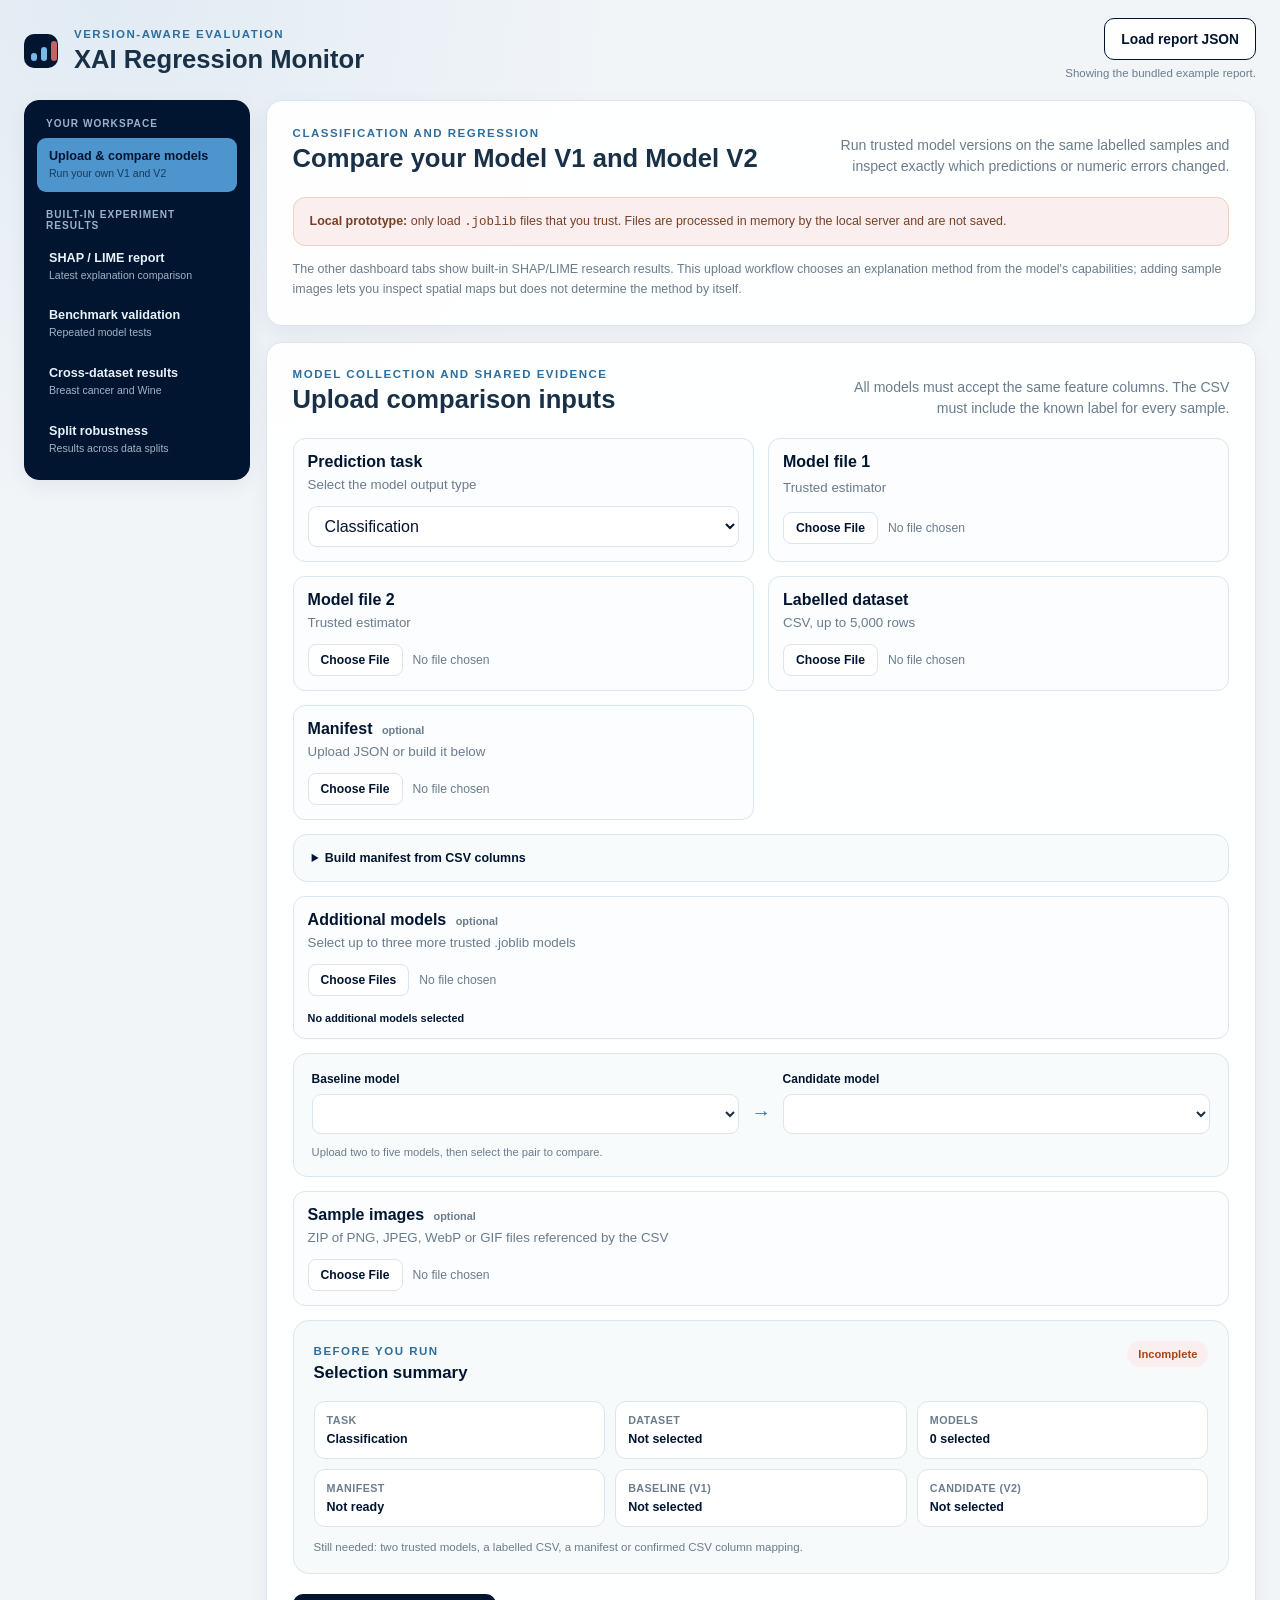
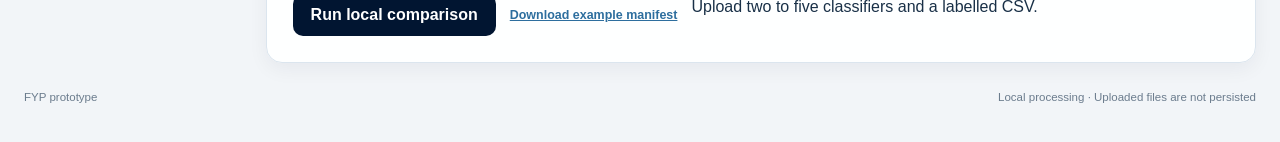
==== commit 0de06fa8: "Refine compact dashboard layout and navigation" ====
--- a/dashboard/index.html
+++ b/dashboard/index.html
@@ -28,14 +28,16 @@
 
     <main>
       <nav class="view-tabs" aria-label="Dashboard view">
-        <button class="view-tab active" data-view="comparison" type="button">Current comparison</button>
-        <button class="view-tab" data-view="benchmark" type="button">Benchmark validation</button>
-        <button class="view-tab" data-view="portfolio" type="button">Cross-dataset overview</button>
-        <button class="view-tab" data-view="robustness" type="button">Split robustness</button>
-        <button class="view-tab" data-view="upload" type="button">Compare uploaded models</button>
+        <p class="nav-group-label">Your workspace</p>
+        <button class="view-tab active" data-view="upload" type="button"><span>Upload &amp; compare models</span><small>Run your own V1 and V2</small></button>
+        <p class="nav-group-label">Built-in experiment results</p>
+        <button class="view-tab" data-view="comparison" type="button"><span>SHAP / LIME report</span><small>Latest explanation comparison</small></button>
+        <button class="view-tab" data-view="benchmark" type="button"><span>Benchmark validation</span><small>Repeated model tests</small></button>
+        <button class="view-tab" data-view="portfolio" type="button"><span>Cross-dataset results</span><small>Breast cancer and Wine</small></button>
+        <button class="view-tab" data-view="robustness" type="button"><span>Split robustness</span><small>Results across data splits</small></button>
       </nav>
 
-      <div id="comparison-view" class="dashboard-view">
+      <div id="comparison-view" class="dashboard-view" hidden>
       <section class="status-panel" aria-labelledby="status-heading">
         <div>
           <p class="eyebrow">Current decision</p>
@@ -229,7 +231,7 @@
         </section>
       </div>
 
-      <div id="upload-view" class="dashboard-view" hidden>
+      <div id="upload-view" class="dashboard-view">
         <section class="content-section upload-intro" aria-labelledby="upload-heading">
           <div class="section-heading">
             <div>
@@ -241,6 +243,7 @@
           <div class="local-warning">
             <strong>Local prototype:</strong> only load <code>.joblib</code> files that you trust. Files are processed in memory by the local server and are not saved.
           </div>
+          <p class="upload-method-note">The other dashboard tabs show built-in SHAP/LIME research results. This upload workflow chooses an explanation method from the model's capabilities; adding sample images lets you inspect spatial maps but does not determine the method by itself.</p>
         </section>
 
         <section class="content-section" aria-labelledby="upload-files-heading">
@@ -361,6 +364,18 @@
         </section>
 
         <div id="upload-results" hidden>
+          <nav class="results-index" aria-label="Classification result sections">
+            <strong>Jump to result</strong>
+            <div class="results-index-links">
+              <a href="#model-overview-heading">All models</a>
+              <a href="#upload-results-heading">V1 vs V2</a>
+              <a href="#paired-evidence-heading">Paired evidence</a>
+              <a href="#prediction-flow-heading">Prediction direction</a>
+              <a href="#class-diagnostics-heading">Class changes</a>
+              <a href="#sample-results-heading">Images and explanations</a>
+              <a href="#comparison-export-heading">Downloads</a>
+            </div>
+          </nav>
           <section class="content-section" aria-labelledby="model-overview-heading">
             <div class="section-heading">
               <div>
@@ -434,6 +449,23 @@
               <p>“Wrong → correct” is an improvement; “correct → wrong” is a regression on the supplied labelled sample.</p>
             </div>
             <div id="upload-transition-grid" class="transition-grid"></div>
+          </section>
+
+          <section class="content-section" aria-labelledby="prediction-flow-heading">
+            <div class="section-heading">
+              <div>
+                <p class="eyebrow">Prediction direction</p>
+                <h2 id="prediction-flow-heading">Where predictions moved</h2>
+              </div>
+              <p>Each path groups images by V1 and V2 predicted class. Select a path to inspect its images below.</p>
+            </div>
+            <p id="prediction-flow-summary" class="prediction-flow-summary"></p>
+            <p class="prediction-flow-legend"><span class="improved">Fixed</span><span class="regressed">Regressed</span><span class="changed-wrong">Changed between wrong classes</span></p>
+            <div id="prediction-flow-list" class="prediction-flow-list"></div>
+            <div class="prediction-flow-actions">
+              <button id="prediction-flow-show-all" class="secondary-action" type="button" hidden>Show all paths</button>
+              <button id="prediction-flow-clear" class="secondary-action" type="button" hidden>Clear selected path</button>
+            </div>
           </section>
 
           <section class="content-section" aria-labelledby="class-diagnostics-heading">
@@ -554,6 +586,18 @@
         </div>
 
         <div id="regression-results" hidden>
+          <nav class="results-index" aria-label="Regression result sections">
+            <strong>Jump to result</strong>
+            <div class="results-index-links">
+              <a href="#regression-overview-heading">All models</a>
+              <a href="#regression-results-heading">V1 vs V2</a>
+              <a href="#regression-transition-heading">Error changes</a>
+              <a href="#regression-visual-heading">Charts</a>
+              <a href="#regression-importance-heading">Feature importance</a>
+              <a href="#regression-samples-heading">Samples</a>
+              <a href="#regression-export-heading">Downloads</a>
+            </div>
+          </nav>
           <section class="content-section" aria-labelledby="regression-overview-heading">
             <div class="section-heading">
               <div><p class="eyebrow">All uploaded regressors</p><h2 id="regression-overview-heading">Regression model overview</h2></div>
--- a/dashboard/styles.css
+++ b/dashboard/styles.css
@@ -1,17 +1,17 @@
 :root {
   color-scheme: light;
-  --navy: #11324a;
-  --blue: #1f6f8b;
-  --cyan: #dff3f5;
-  --orange: #e8793e;
-  --orange-soft: #fff0e6;
+  --navy: #011531;
+  --blue: #2d6e9e;
+  --cyan: #e6f2fb;
+  --orange: #a84143;
+  --orange-soft: #faeeee;
   --green: #277f67;
-  --ink: #18323f;
-  --muted: #667b86;
-  --line: #dbe5e9;
+  --ink: #193047;
+  --muted: #6b7c8d;
+  --line: #dbe5ee;
   --surface: #ffffff;
-  --background: #f4f7f8;
-  --shadow: 0 16px 45px rgba(21, 53, 67, 0.08);
+  --background: #f2f5f8;
+  --shadow: 0 6px 20px rgba(1, 21, 49, 0.055);
 }
 
 * { box-sizing: border-box; }
@@ -20,7 +20,7 @@
   margin: 0;
   min-width: 320px;
   background:
-    radial-gradient(circle at 85% 0%, rgba(91, 190, 196, 0.15), transparent 28rem),
+    radial-gradient(circle at 8% 0%, rgba(78, 148, 205, 0.10), transparent 34rem),
     var(--background);
   color: var(--ink);
   font-family: Inter, ui-sans-serif, -apple-system, BlinkMacSystemFont, "Segoe UI", sans-serif;
@@ -29,7 +29,7 @@
 .site-header,
 main,
 footer {
-  width: min(1180px, calc(100% - 40px));
+  width: min(1500px, calc(100% - 48px));
   margin-inline: auto;
 }
 
@@ -38,7 +38,7 @@
   grid-template-columns: auto 1fr auto;
   align-items: center;
   gap: 16px;
-  padding: 30px 0 24px;
+  padding: 18px 0 16px;
 }
 
 .brand-mark {
@@ -53,10 +53,10 @@
   background: var(--navy);
 }
 
-.brand-mark span { background: #8ed8d9; border-radius: 4px; }
+.brand-mark span { background: #78b9e7; border-radius: 4px; }
 .brand-mark span:nth-child(1) { height: 8px; }
 .brand-mark span:nth-child(2) { height: 14px; }
-.brand-mark span:nth-child(3) { height: 20px; background: #ff9a5c; }
+.brand-mark span:nth-child(3) { height: 20px; background: #c96063; }
 
 h1, h2, p { margin-top: 0; }
 h1 { margin-bottom: 0; font-size: clamp(1.25rem, 2vw, 1.65rem); }
@@ -98,52 +98,67 @@
   text-align: right;
 }
 
-main { display: grid; gap: 24px; }
-
-.dashboard-view { display: grid; gap: 24px; }
+main { display: grid; grid-template-columns: 226px minmax(0, 1fr); align-items: start; gap: 16px; }
+
+.dashboard-view { grid-column: 2; display: grid; min-width: 0; gap: 16px; }
 .dashboard-view[hidden] { display: none; }
 .view-tabs {
-  display: inline-flex;
-  width: fit-content;
-  gap: 5px;
-  padding: 5px;
-  border: 1px solid var(--line);
-  border-radius: 13px;
-  background: rgba(255,255,255,.82);
-}
+  position: sticky;
+  top: 16px;
+  grid-column: 1;
+  display: flex;
+  flex-direction: column;
+  width: 100%;
+  max-height: calc(100vh - 32px);
+  gap: 4px;
+  overflow-y: auto;
+  padding: 12px;
+  border: 1px solid var(--navy);
+  border-radius: 15px;
+  background: var(--navy);
+  box-shadow: var(--shadow);
+}
+.nav-group-label { margin: 13px 9px 5px; color: #98b2c9; font-size: .63rem; font-weight: 800; letter-spacing: .1em; text-transform: uppercase; }
+.nav-group-label:first-child { margin-top: 5px; }
 .view-tab {
   border: 0;
   border-radius: 9px;
-  padding: 10px 16px;
+  padding: 11px 12px;
   background: transparent;
-  color: var(--muted);
+  color: #e9f2f8;
   cursor: pointer;
   font-weight: 750;
-}
-.view-tab.active { background: var(--navy); color: white; }
+  text-align: left;
+}
+.view-tab span, .view-tab small { display: block; }
+.view-tab span { font-size: .79rem; }
+.view-tab small { margin-top: 4px; color: #9db4c6; font-size: .66rem; font-weight: 500; line-height: 1.3; }
+.view-tab:hover, .view-tab:focus-visible { background: #142f50; }
+.view-tab.active { background: #4e94cd; color: #011531; }
+.view-tab.active small { color: #163c5e; }
 
 .status-panel,
 .content-section,
 .interpretation-panel {
-  border: 1px solid rgba(198, 214, 220, 0.85);
-  border-radius: 22px;
-  background: rgba(255, 255, 255, 0.94);
+  border: 1px solid var(--line);
+  border-radius: 16px;
+  background: rgba(255, 255, 255, 0.96);
   box-shadow: var(--shadow);
 }
 
 .status-panel {
   display: grid;
   grid-template-columns: 1.25fr 1fr;
-  gap: 32px;
-  padding: clamp(24px, 4vw, 42px);
+  gap: 20px;
+  padding: clamp(18px, 2vw, 28px);
   background:
-    linear-gradient(120deg, rgba(223, 243, 245, 0.75), rgba(255, 255, 255, 0.98) 55%),
+    linear-gradient(120deg, rgba(230, 242, 251, 0.9), rgba(255, 255, 255, 0.98) 62%),
     var(--surface);
 }
 
 .status-title-row { display: flex; align-items: center; gap: 14px; flex-wrap: wrap; }
-.status-title-row h2 { margin-bottom: 0; font-size: clamp(1.8rem, 4vw, 3.1rem); }
-.status-explanation { max-width: 680px; margin: 16px 0 0; color: var(--muted); line-height: 1.65; }
+.status-title-row h2 { margin-bottom: 0; font-size: clamp(1.5rem, 2.5vw, 2.3rem); }
+.status-explanation { max-width: 680px; margin: 10px 0 0; color: var(--muted); line-height: 1.5; }
 
 .status-badge,
 .mini-status {
@@ -160,12 +175,12 @@
 .status-badge.within, .mini-status.within { background: #e5f5ef; color: var(--green); }
 
 .summary-grid { display: grid; grid-template-columns: repeat(3, 1fr); gap: 10px; align-self: center; }
-.summary-grid article { padding: 18px 14px; border: 1px solid var(--line); border-radius: 15px; background: rgba(255,255,255,.82); }
-.summary-grid span { display: block; min-height: 34px; color: var(--muted); font-size: .72rem; line-height: 1.35; }
-.summary-grid strong { font-size: clamp(1.35rem, 3vw, 2rem); color: var(--navy); }
-
-.content-section { padding: clamp(22px, 3vw, 34px); }
-.section-heading { display: flex; justify-content: space-between; gap: 24px; align-items: end; margin-bottom: 22px; }
+.summary-grid article { padding: 12px 13px; border: 1px solid var(--line); border-radius: 12px; background: rgba(255,255,255,.88); }
+.summary-grid span { display: block; min-height: 24px; color: var(--muted); font-size: .7rem; line-height: 1.3; }
+.summary-grid strong { font-size: clamp(1.2rem, 2vw, 1.7rem); color: var(--navy); }
+
+.content-section { padding: clamp(18px, 2vw, 26px); }
+.section-heading { display: flex; justify-content: space-between; gap: 18px; align-items: end; margin-bottom: 16px; }
 .section-heading > p { max-width: 390px; margin-bottom: 3px; color: var(--muted); font-size: .88rem; line-height: 1.5; text-align: right; }
 
 .method-grid { display: grid; grid-template-columns: repeat(2, 1fr); gap: 16px; }
@@ -227,7 +242,7 @@
 .scenario-foot { margin-top: 16px; padding-top: 12px; border-top: 1px solid var(--line); }
 .table-scroll { overflow-x: auto; }
 .comparison-table { width: 100%; border-collapse: collapse; font-size: .82rem; }
-.comparison-table th, .comparison-table td { padding: 13px 12px; border-bottom: 1px solid var(--line); text-align: left; }
+.comparison-table th, .comparison-table td { padding: 9px 10px; border-bottom: 1px solid var(--line); text-align: left; }
 .comparison-table th { color: var(--muted); font-size: .7rem; text-transform: uppercase; letter-spacing: .05em; }
 .evidence-pill { display: inline-flex; padding: 5px 9px; border-radius: 99px; font-size: .68rem; font-weight: 800; }
 .evidence-pill.separated { background: #e5f5ef; color: var(--green); }
@@ -259,8 +274,22 @@
 .robustness-ranges strong { display: block; margin-top: 5px; color: var(--navy); font-size: 1.05rem; }
 .warning-boundary { border-left-color: var(--orange); }
 .local-warning { padding: 14px 16px; border: 1px solid #f2cfb9; border-radius: 12px; background: var(--orange-soft); color: #784125; font-size: .78rem; line-height: 1.5; }
+.upload-method-note { margin: 14px 0 0; color: var(--muted); font-size: .78rem; line-height: 1.55; }
+#upload-results:not([hidden]), #regression-results:not([hidden]) { display: grid; grid-template-columns: repeat(12, minmax(0, 1fr)); gap: 16px; }
+#upload-results > *, #regression-results > * { grid-column: 1 / -1; min-width: 0; }
+#upload-results > .upload-status { grid-column: span 7; }
+#upload-results > .paired-evidence { grid-column: span 5; }
+#upload-results .paired-evidence-grid { grid-template-columns: repeat(2, minmax(0, 1fr)); }
+#regression-results > .regression-status { grid-column: span 7; }
+#regression-results > .export-panel { grid-column: span 5; }
+.results-index { position: sticky; top: 8px; z-index: 5; display: flex; align-items: center; gap: 16px; padding: 10px 14px; border: 1px solid var(--line); border-radius: 14px; background: rgba(255, 255, 255, .97); box-shadow: var(--shadow); }
+.results-index > strong { flex: 0 0 auto; color: var(--navy); font-size: .76rem; }
+.results-index-links { display: flex; gap: 6px; min-width: 0; overflow-x: auto; scrollbar-width: thin; }
+.results-index a { flex: 0 0 auto; padding: 7px 10px; border-radius: 8px; color: var(--blue); font-size: .74rem; font-weight: 750; text-decoration: none; white-space: nowrap; }
+.results-index a:hover, .results-index a:focus-visible { background: #e8f5f8; text-decoration: underline; }
+#upload-results h2[id], #regression-results h2[id] { scroll-margin-top: 90px; }
 .comparison-upload-form { display: grid; grid-template-columns: repeat(2, 1fr); gap: 14px; }
-.file-field { display: grid; gap: 6px; padding: 18px; border: 1px solid var(--line); border-radius: 14px; background: #fbfcfc; }
+.file-field { display: grid; gap: 6px; padding: 14px; border: 1px solid var(--line); border-radius: 12px; background: #fbfdff; }
 .file-field span { color: var(--navy); font-weight: 800; }
 .file-field small { color: var(--muted); }
 .file-field input { width: 100%; margin-top: 8px; color: var(--muted); font: inherit; font-size: .76rem; }
@@ -340,11 +369,29 @@
 .evidence-exploratory { color: var(--orange) !important; }
 .upload-summary { grid-template-columns: repeat(2, 1fr); }
 .transition-grid { display: grid; grid-template-columns: repeat(4, 1fr); gap: 12px; }
-.transition-card { display: flex; justify-content: space-between; gap: 12px; align-items: center; padding: 18px; border: 1px solid var(--line); border-radius: 14px; background: #fbfcfc; }
+.transition-card { display: flex; justify-content: space-between; gap: 12px; align-items: center; padding: 13px; border: 1px solid var(--line); border-radius: 12px; background: #fbfdff; }
 .transition-card span { color: var(--muted); font-size: .76rem; }
 .transition-card strong { color: var(--navy); font-size: 1.35rem; }
 .transition-card.v1_wrong_v2_correct { border-top: 4px solid var(--green); }
 .transition-card.v1_correct_v2_wrong { border-top: 4px solid var(--orange); }
+.prediction-flow-summary { margin: 0 0 18px; color: var(--muted); font-size: .79rem; line-height: 1.5; }
+.prediction-flow-legend { display: flex; flex-wrap: wrap; gap: 14px; margin: -8px 0 16px; color: var(--muted); font-size: .68rem; }
+.prediction-flow-legend span::before { display: inline-block; width: 9px; height: 9px; margin-right: 6px; border-radius: 50%; content: ""; }
+.prediction-flow-legend .improved::before { background: var(--green); }
+.prediction-flow-legend .regressed::before { background: var(--orange); }
+.prediction-flow-legend .changed-wrong::before { background: #8b98a1; }
+.prediction-flow-list { display: grid; grid-template-columns: repeat(auto-fit, minmax(250px, 1fr)); gap: 10px; }
+.prediction-flow-row { display: grid; grid-template-columns: 1fr auto; gap: 9px 12px; align-items: center; width: 100%; padding: 14px 16px; border: 1px solid var(--line); border-radius: 13px; background: #fbfcfc; color: var(--ink); text-align: left; font: inherit; cursor: pointer; }
+.prediction-flow-row:hover, .prediction-flow-row:focus-visible, .prediction-flow-row.selected { border-color: var(--blue); background: #f0f9fb; }
+.prediction-flow-row strong { overflow-wrap: anywhere; color: var(--navy); font-size: .8rem; }
+.prediction-flow-count { color: var(--blue); font-size: .72rem; font-weight: 800; white-space: nowrap; }
+.prediction-flow-track { display: flex; grid-column: 1 / -1; height: 9px; overflow: hidden; border-radius: 99px; background: #e5ecee; }
+.prediction-flow-track i { display: block; height: 100%; }
+.prediction-flow-track .improved { background: var(--green); }
+.prediction-flow-track .regressed { background: var(--orange); }
+.prediction-flow-track .changed-wrong { background: #8b98a1; }
+.prediction-flow-row small { grid-column: 1 / -1; color: var(--muted); font-size: .66rem; }
+.prediction-flow-actions { display: flex; gap: 10px; margin-top: 14px; }
 .transition-pill { display: inline-flex; padding: 5px 9px; border-radius: 99px; white-space: nowrap; font-size: .68rem; font-weight: 800; }
 .transition-pill.both_correct { background: #e5f5ef; color: var(--green); }
 .transition-pill.v1_wrong_v2_correct { background: #def3f4; color: var(--blue); }
@@ -385,17 +432,20 @@
 .model-pair-picker select { min-width: 0; width: 100%; padding: 11px 12px; border: 1px solid var(--line); border-radius: 9px; background: white; color: var(--ink); font: inherit; }
 .model-pair-picker > span { padding-bottom: 10px; color: var(--blue); font-size: 1.2rem; font-weight: 800; }
 .model-pair-picker p { grid-column: 1 / -1; margin: 0; color: var(--muted); font-size: .7rem; }
-.model-overview-grid { display: grid; grid-template-columns: repeat(auto-fit, minmax(240px, 1fr)); gap: 14px; margin-bottom: 22px; }
-.model-overview-card { position: relative; display: grid; gap: 9px; padding: 18px; border: 1px solid var(--line); border-radius: 14px; background: #fbfcfc; }
+.model-overview-grid { display: grid; grid-template-columns: repeat(auto-fit, minmax(220px, 1fr)); gap: 12px; margin-bottom: 16px; }
+.model-overview-card { position: relative; display: grid; gap: 7px; padding: 15px; border: 1px solid var(--line); border-radius: 12px; background: #fbfdff; }
 .model-overview-card.best { border-top: 4px solid var(--green); background: #f5fbf9; }
 .model-overview-card .rank { color: var(--blue); font-size: .68rem; font-weight: 850; letter-spacing: .08em; text-transform: uppercase; }
 .model-overview-card strong { overflow-wrap: anywhere; color: var(--navy); font-size: .85rem; }
-.model-overview-card .accuracy { color: var(--navy); font-size: 1.7rem; font-weight: 850; }
+.model-overview-card .accuracy { color: var(--navy); font-size: 1.5rem; font-weight: 850; }
 .model-metrics { display: flex; flex-wrap: wrap; gap: 7px; }
 .model-metrics span { padding: 5px 8px; border-radius: 99px; background: #edf2f4; color: var(--muted); font-size: .65rem; font-weight: 750; }
 .model-metrics span.best-metric { background: #e5f5ef; color: var(--green); }
 .model-overview-card small { color: var(--muted); font-size: .7rem; }
 .model-overview-card .calibration-summary { padding-top: 9px; border-top: 1px solid var(--line); color: var(--muted); font-size: .69rem; line-height: 1.5; }
+.calibration-details { border-top: 1px solid var(--line); padding-top: 7px; }
+.calibration-details summary { color: var(--blue); cursor: pointer; font-size: .7rem; font-weight: 750; }
+.calibration-details[open] summary { margin-bottom: 8px; }
 .reliability-chart { display: grid; gap: 5px; margin-top: 2px; color: var(--muted); font-size: .62rem; }
 .reliability-chart.unavailable { padding: 8px 0; }
 .reliability-legend { margin-bottom: 2px; font-weight: 750; }
@@ -474,7 +524,17 @@
 .limitation-list { margin: 4px 0 0; padding-left: 18px; color: var(--muted); font-size: .82rem; line-height: 1.65; }
 footer { display: flex; justify-content: space-between; gap: 20px; padding: 28px 0 40px; color: var(--muted); font-size: .72rem; }
 
+@media (max-width: 1100px) {
+  main { grid-template-columns: minmax(0, 1fr); }
+  .dashboard-view { grid-column: 1; }
+  .view-tabs { top: 8px; grid-column: 1; flex-direction: row; max-height: none; overflow-x: auto; overflow-y: hidden; }
+  .nav-group-label { display: none; }
+  .view-tab { flex: 0 0 auto; min-width: 160px; }
+}
+
 @media (max-width: 820px) {
+  #upload-results > .upload-status, #upload-results > .paired-evidence,
+  #regression-results > .regression-status, #regression-results > .export-panel { grid-column: 1 / -1; }
   .drift-gallery-heading { align-items: start; flex-direction: column; gap: 8px; }
   .drift-gallery-heading > p { text-align: left; }
   .status-panel { grid-template-columns: 1fr; }
@@ -499,6 +559,8 @@
 }
 
 @media (max-width: 560px) {
+  .results-index { align-items: flex-start; flex-direction: column; gap: 3px; }
+  .results-index-links { width: 100%; }
   .site-header { grid-template-columns: auto 1fr; }
   .upload-area { grid-column: 1 / -1; width: 100%; justify-items: stretch; }
   .upload-button { justify-content: center; }
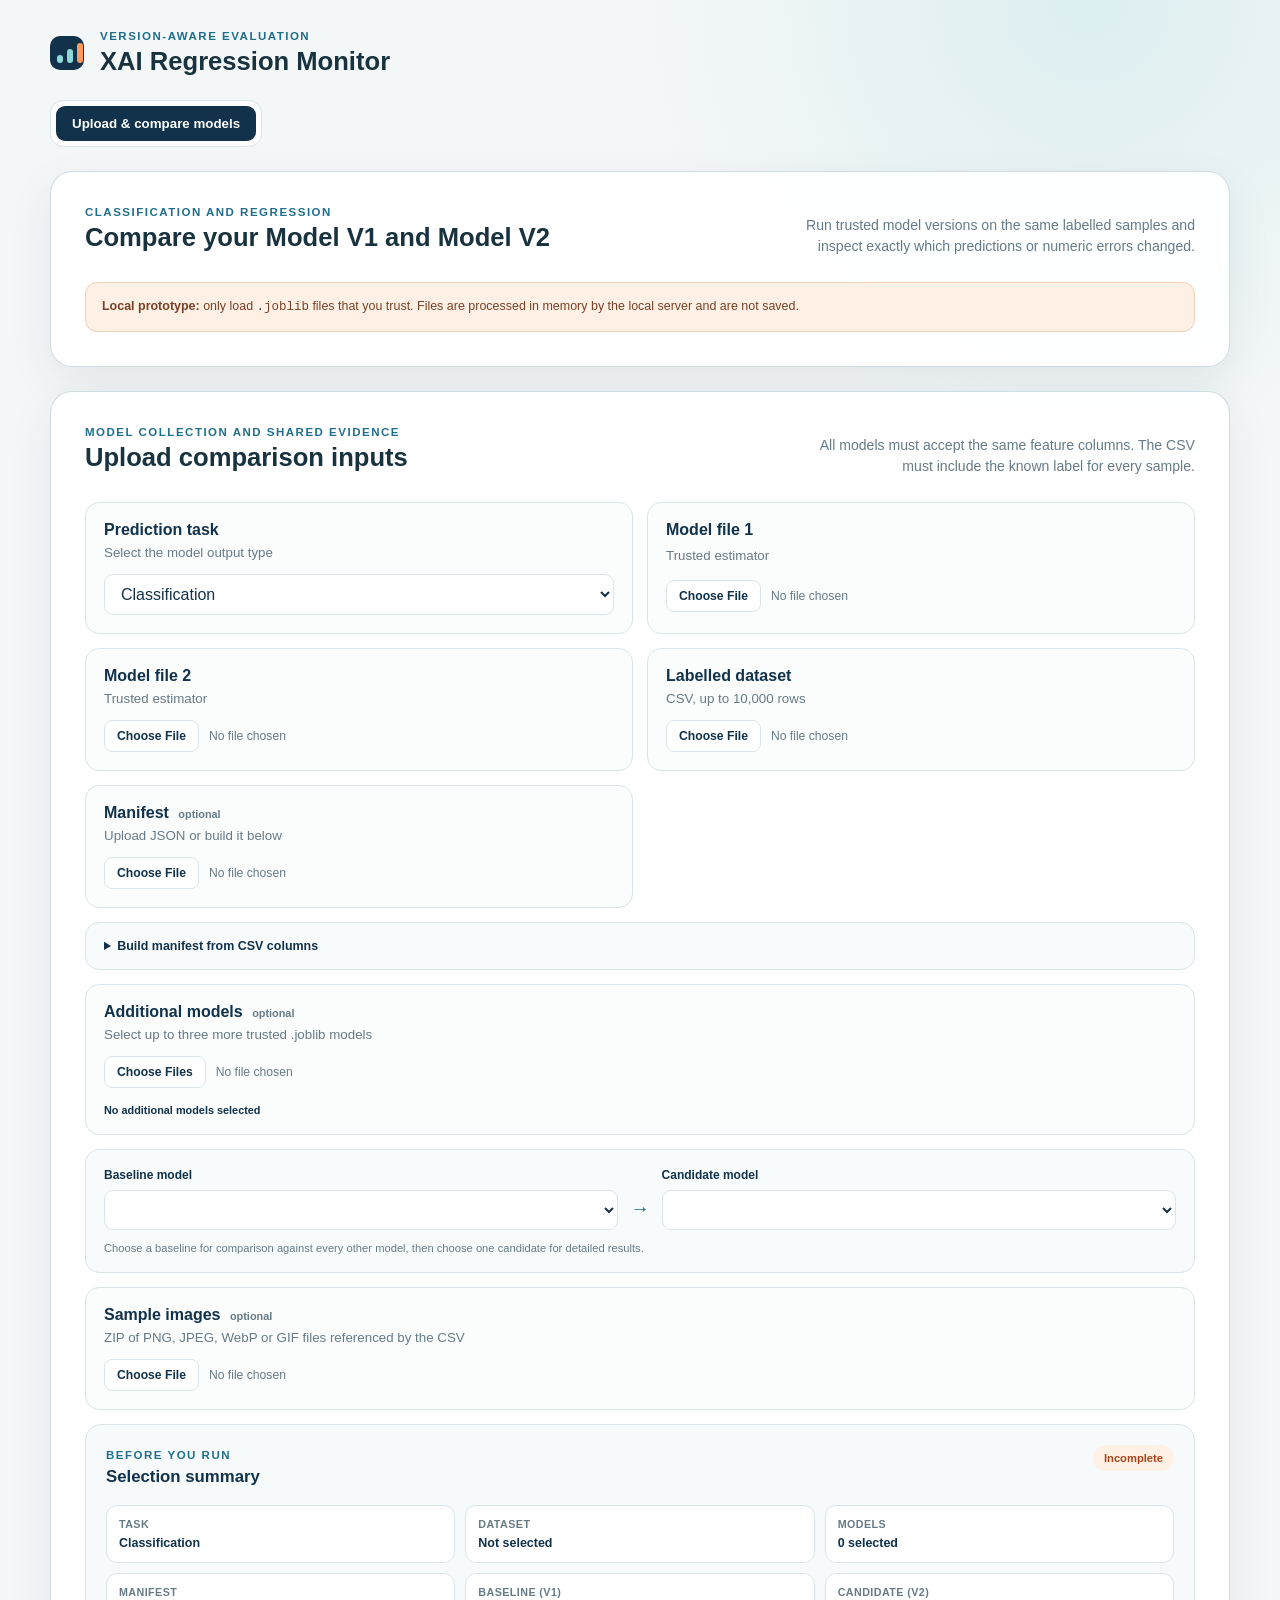
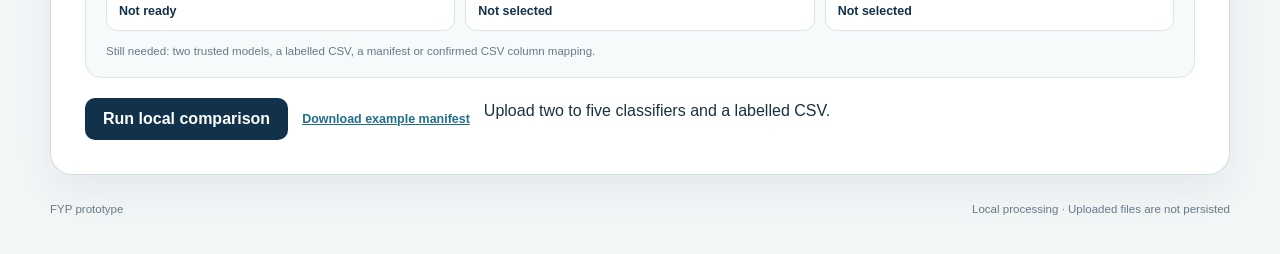
==== commit dae4c8c4: "Validate multi-model upload explanations and refine dashboard" ====
--- a/dashboard/index.html
+++ b/dashboard/index.html
@@ -8,7 +8,7 @@
       content="Dashboard for version-aware SHAP and LIME regression testing"
     />
     <title>XAI Regression Monitor</title>
-    <link rel="stylesheet" href="styles.css" />
+    <link rel="stylesheet" href="styles.css?v=20261116-1" />
   </head>
   <body>
     <header class="site-header">
@@ -18,26 +18,47 @@
         <h1>XAI Regression Monitor</h1>
       </div>
       <div class="upload-area">
-        <label class="upload-button" for="report-upload">
-          Load report JSON
-          <input id="report-upload" type="file" accept="application/json,.json" />
-        </label>
+        <input id="report-upload" hidden type="file" accept="application/json,.json" />
         <p id="load-message" class="load-message" role="status" aria-live="polite"></p>
       </div>
     </header>
 
     <main>
       <nav class="view-tabs" aria-label="Dashboard view">
-        <p class="nav-group-label">Your workspace</p>
-        <button class="view-tab active" data-view="upload" type="button"><span>Upload &amp; compare models</span><small>Run your own V1 and V2</small></button>
-        <p class="nav-group-label">Built-in experiment results</p>
-        <button class="view-tab" data-view="comparison" type="button"><span>SHAP / LIME report</span><small>Latest explanation comparison</small></button>
-        <button class="view-tab" data-view="benchmark" type="button"><span>Benchmark validation</span><small>Repeated model tests</small></button>
-        <button class="view-tab" data-view="portfolio" type="button"><span>Cross-dataset results</span><small>Breast cancer and Wine</small></button>
-        <button class="view-tab" data-view="robustness" type="button"><span>Split robustness</span><small>Results across data splits</small></button>
+        <button class="view-tab active" data-view="upload" type="button">Upload &amp; compare models</button>
       </nav>
 
       <div id="comparison-view" class="dashboard-view" hidden>
+      <section class="module-hub" aria-labelledby="xai-module-heading">
+        <div class="module-hub-heading">
+          <p class="eyebrow">Explanation stability evidence</p>
+          <h2 id="xai-module-heading">Choose an SHAP or LIME result</h2>
+          <p>All completed explanation experiments are collected on this page. Select a module to jump directly to its evidence.</p>
+        </div>
+        <div class="nested-module-grid">
+          <details class="nested-module-card" open>
+            <summary><span>01</span><div><h3>Current SHAP &amp; LIME comparison</h3><p>Start here to understand the current decision and which stability metrics triggered review.</p></div></summary>
+            <div class="nested-module-actions">
+              <a href="#methods-heading"><strong>Method overview</strong><small>Separate summaries for SHAP and LIME. Open page →</small></a>
+              <a href="#metrics-heading"><strong>Metric evidence</strong><small>Cosine similarity, rank correlation and breach rates. Open page →</small></a>
+            </div>
+          </details>
+          <details class="nested-module-card">
+            <summary><span>02</span><div><h3>Repeated validation</h3><p>Open this group when you need evidence that the review policy works beyond one run.</p></div></summary>
+            <div class="nested-module-actions">
+              <a href="#benchmark-heading"><strong>Benchmark validation</strong><small>Repeated held-out runs and confidence intervals.</small></a>
+              <a href="#paired-heading"><strong>Control comparison</strong><small>Paired McNemar tests against seed-only controls.</small></a>
+            </div>
+          </details>
+          <details class="nested-module-card">
+            <summary><span>03</span><div><h3>Generalisation and robustness</h3><p>Use this group to check whether results transfer across datasets and fitted splits.</p></div></summary>
+            <div class="nested-module-actions">
+              <a href="#portfolio-heading"><strong>Cross-dataset evidence</strong><small>Breast Cancer and Wine across SHAP and LIME.</small></a>
+              <a href="#robustness-heading"><strong>Split robustness</strong><small>Consistency across independently fitted data splits.</small></a>
+            </div>
+          </details>
+        </div>
+      </section>
       <section class="status-panel" aria-labelledby="status-heading">
         <div>
           <p class="eyebrow">Current decision</p>
@@ -243,7 +264,6 @@
           <div class="local-warning">
             <strong>Local prototype:</strong> only load <code>.joblib</code> files that you trust. Files are processed in memory by the local server and are not saved.
           </div>
-          <p class="upload-method-note">The other dashboard tabs show built-in SHAP/LIME research results. This upload workflow chooses an explanation method from the model's capabilities; adding sample images lets you inspect spatial maps but does not determine the method by itself.</p>
         </section>
 
         <section class="content-section" aria-labelledby="upload-files-heading">
@@ -267,21 +287,25 @@
               <span>Model file 1</span>
               <small>Trusted estimator</small>
               <input id="model-v1-upload" name="model_v1" type="file" accept=".joblib" required />
+              <button class="clear-upload-button" type="button" data-clear-upload="model-v1-upload" hidden>Remove selected file</button>
             </label>
             <label class="file-field">
               <span>Model file 2</span>
               <small>Trusted estimator</small>
               <input id="model-v2-upload" name="model_v2" type="file" accept=".joblib" required />
+              <button class="clear-upload-button" type="button" data-clear-upload="model-v2-upload" hidden>Remove selected file</button>
             </label>
             <label class="file-field">
               <span>Labelled dataset</span>
-              <small>CSV, up to 5,000 rows</small>
+              <small>CSV, up to 10,000 rows</small>
               <input id="dataset-upload" name="dataset" type="file" accept=".csv,text/csv" required />
+              <button class="clear-upload-button" type="button" data-clear-upload="dataset-upload" hidden>Remove selected file</button>
             </label>
             <label class="file-field">
               <span>Manifest <em>optional</em></span>
               <small>Upload JSON or build it below</small>
               <input id="manifest-upload" name="manifest" type="file" accept=".json,application/json" />
+              <button class="clear-upload-button" type="button" data-clear-upload="manifest-upload" hidden>Remove selected file</button>
             </label>
             <details id="manifest-builder" class="manifest-builder">
               <summary>Build manifest from CSV columns</summary>
@@ -289,18 +313,29 @@
               <div class="manifest-builder-grid">
                 <label>Label column <select id="manifest-label-column"><option value="">Choose CSV first</option></select></label>
                 <label>Sample ID <select id="manifest-id-column"><option value="">None</option></select></label>
+                <label class="classification-only">Explanation method
+                  <select id="manifest-explanation-method">
+                    <option value="auto">Auto · run all compatible methods</option>
+                    <option value="shap">SHAP</option>
+                    <option value="lime">LIME</option>
+                    <option value="grad_cam">Grad-CAM</option>
+                    <option value="integrated_gradients">Integrated Gradients</option>
+                    <option value="pixel_occlusion">Pixel occlusion</option>
+                  </select>
+                </label>
                 <label class="classification-only">Image filename <select id="manifest-image-column"><option value="">None</option></select></label>
                 <label class="classification-only">Image height <input id="manifest-image-height" type="number" min="1" placeholder="e.g. 28" /></label>
                 <label class="classification-only">Image width <input id="manifest-image-width" type="number" min="1" placeholder="e.g. 28" /></label>
                 <label class="classification-only">Image channels <select id="manifest-image-channels"><option value="1">1 · grayscale</option><option value="3">3 · RGB</option><option value="4">4 · RGBA</option></select></label>
               </div>
               <label class="trust-check"><input id="manifest-trust-models" type="checkbox" /> I confirm that these model files come from a trusted source.</label>
-              <p class="table-note">All remaining CSV columns become model features in their existing order.</p>
+              <p class="table-note">All remaining CSV columns become model features in their existing order. Auto selects Tree SHAP for compatible trees, LIME for other tabular classifiers, Grad-CAM or Integrated Gradients for compatible neural adapters, and pixel occlusion as an image fallback.</p>
             </details>
             <label class="file-field optional-image-field">
               <span>Additional models <em>optional</em></span>
               <small>Select up to three more trusted .joblib models</small>
               <input id="additional-models-upload" type="file" accept=".joblib" multiple />
+              <button class="clear-upload-button" type="button" data-clear-upload="additional-models-upload" hidden>Remove all additional models</button>
               <div id="additional-model-names" class="selected-file-list" aria-live="polite">
                 <span class="selected-file-empty">No additional models selected</span>
               </div>
@@ -313,12 +348,13 @@
               <label>Candidate model
                 <select id="candidate-model-selector"></select>
               </label>
-              <p id="model-collection-message">Upload two to five models, then select the pair to compare.</p>
+              <p id="model-collection-message">Choose a baseline for comparison against every other model, then choose one candidate for detailed results.</p>
             </div>
             <label class="file-field optional-image-field classification-only">
               <span>Sample images <em>optional</em></span>
               <small>ZIP of PNG, JPEG, WebP or GIF files referenced by the CSV</small>
               <input id="images-upload" name="images" type="file" accept=".zip,application/zip" />
+              <button class="clear-upload-button" type="button" data-clear-upload="images-upload" hidden>Remove selected file</button>
             </label>
             <section id="upload-readiness" class="upload-readiness" aria-labelledby="upload-readiness-heading">
               <div class="upload-readiness-head">
@@ -364,18 +400,21 @@
         </section>
 
         <div id="upload-results" hidden>
-          <nav class="results-index" aria-label="Classification result sections">
-            <strong>Jump to result</strong>
-            <div class="results-index-links">
-              <a href="#model-overview-heading">All models</a>
-              <a href="#upload-results-heading">V1 vs V2</a>
-              <a href="#paired-evidence-heading">Paired evidence</a>
-              <a href="#prediction-flow-heading">Prediction direction</a>
-              <a href="#class-diagnostics-heading">Class changes</a>
-              <a href="#sample-results-heading">Images and explanations</a>
-              <a href="#comparison-export-heading">Downloads</a>
-            </div>
-          </nav>
+          <section class="module-hub uploaded-module-hub" aria-labelledby="uploaded-module-heading">
+            <div class="module-hub-heading">
+              <p class="eyebrow">Comparison workspace</p>
+              <h2 id="uploaded-module-heading">Choose a result module</h2>
+              <p>Your uploaded models have been evaluated on the same labelled samples. Select a module to inspect the comparison you need.</p>
+            </div>
+            <div class="uploaded-result-grid">
+              <a class="uploaded-result-card" href="#model-overview-heading"><span>01</span><h3>Overall model performance</h3><p id="result-brief-performance">Calculating model performance…</p><div id="result-chart-performance" class="result-mini-chart" aria-label="Accuracy comparison"></div><strong>Open results →</strong></a>
+              <a class="uploaded-result-card" href="#transition-heading"><span>02</span><h3>What changed between versions?</h3><p id="result-brief-transitions">Calculating prediction transitions…</p><div id="result-chart-transitions" class="result-mini-chart" aria-label="Prediction transition summary"></div><strong>Open results →</strong></a>
+              <a class="uploaded-result-card" href="#class-diagnostics-heading"><span>03</span><h3>Where did the models fail?</h3><p id="result-brief-failures">Calculating class-level weaknesses…</p><div id="result-chart-failures" class="result-mini-chart" aria-label="Weakest class summary"></div><strong>Open results →</strong></a>
+              <a id="tabular-explanation-link" class="uploaded-result-card" href="#tabular-explanation-heading"><span>04</span><h3>Why did the models decide differently?</h3><p id="result-brief-explanations">Calculating compatible explanations…</p><div id="result-chart-explanations" class="result-mini-chart" aria-label="Available explanation methods"></div><strong>Open results →</strong></a>
+              <a id="image-explanation-link" class="uploaded-result-card" href="#sample-results-heading" hidden><span>04</span><h3>Why did the models decide differently?</h3><p id="result-brief-image-explanations">Calculating image explanations…</p><div id="result-chart-image-explanations" class="result-mini-chart" aria-label="Available image explanation methods"></div><strong>Open results →</strong></a>
+              <a class="uploaded-result-card" href="#sample-results-heading"><span>05</span><h3>Which samples need review?</h3><p id="result-brief-samples">Calculating sample-level risks…</p><div id="result-chart-samples" class="result-mini-chart" aria-label="Sample review summary"></div><strong>Open results →</strong></a>
+            </div>
+          </section>
           <section class="content-section" aria-labelledby="model-overview-heading">
             <div class="section-heading">
               <div>
@@ -385,11 +424,18 @@
               <p>Accuracy ranks every uploaded model on the same labelled samples; macro F1 weights every class equally. SHA-256 fingerprints identify the exact uploaded model bytes.</p>
             </div>
             <div id="model-overview-grid" class="model-overview-grid"></div>
-            <div class="table-scroll">
-              <table class="comparison-table agreement-table">
-                <thead><tr><th>Model pair</th><th>Prediction agreement</th></tr></thead>
-                <tbody id="model-agreement-results"></tbody>
-              </table>
+            <div id="model-metric-comparison" class="multi-model-metrics" aria-label="Metrics for all uploaded classification models"></div>
+            <div id="model-baseline-comparison"></div>
+            <div id="model-class-comparison"></div>
+            <div id="model-sample-comparison"></div>
+            <div class="agreement-picker" aria-label="Prediction agreement between two models">
+              <h3>Prediction agreement between two models</h3>
+              <div class="agreement-picker-controls">
+                <label>First model <select id="agreement-first-model"></select></label>
+                <label>Second model <select id="agreement-second-model"></select></label>
+                <strong id="agreement-value">—</strong>
+              </div>
+              <p id="agreement-message" class="table-note">Select two different models.</p>
             </div>
           </section>
 
@@ -444,11 +490,25 @@
             <div class="section-heading">
               <div>
                 <p class="eyebrow">Version transitions</p>
-                <h2 id="transition-heading">What changed from V1 to V2</h2>
+                <h2 id="transition-heading">What changed between the selected models?</h2>
               </div>
               <p>“Wrong → correct” is an improvement; “correct → wrong” is a regression on the supplied labelled sample.</p>
             </div>
             <div id="upload-transition-grid" class="transition-grid"></div>
+            <label class="transition-detail-filter">Show samples
+              <select id="transition-detail-filter">
+                <option value="all">All transitions</option>
+                <option value="v1_correct_v2_wrong">Correct → wrong</option>
+                <option value="v1_wrong_v2_correct">Wrong → correct</option>
+                <option value="both_correct">Both correct</option>
+                <option value="both_wrong">Both wrong</option>
+              </select>
+            </label>
+            <p id="transition-detail-count" class="table-note"></p>
+            <div class="table-scroll"><table class="comparison-table">
+              <thead><tr><th>Sample</th><th>Actual</th><th id="transition-v1-heading">Baseline prediction</th><th id="transition-v2-heading">Candidate prediction</th><th>Transition</th></tr></thead>
+              <tbody id="transition-detail-results"></tbody>
+            </table></div>
           </section>
 
           <section class="content-section" aria-labelledby="prediction-flow-heading">
@@ -519,6 +579,19 @@
               </table>
             </div>
             <p id="confusion-empty-message" class="table-note" hidden>Neither selected model made a classification error on these samples.</p>
+          </section>
+
+          <section id="tabular-explanation-panel" class="content-section tabular-explanation-panel" aria-labelledby="tabular-explanation-heading" hidden>
+            <div class="section-heading">
+              <div>
+                <p class="eyebrow">Tabular model explanation</p>
+                <h2 id="tabular-explanation-heading">Which features influenced the uploaded models?</h2>
+              </div>
+              <p>Bars show relative global importance for this uploaded labelled dataset.</p>
+            </div>
+            <div id="explanation-route-banner" class="explanation-route-banner"></div>
+            <div id="multi-model-explanation-consensus"></div>
+            <div id="tabular-explanation-grid" class="tabular-explanation-grid"></div>
           </section>
 
           <section class="content-section" aria-labelledby="sample-results-heading">
@@ -569,11 +642,12 @@
             </div>
             <div class="table-scroll">
               <table class="comparison-table sample-table">
-                <thead><tr><th>Image</th><th>Sample</th><th>Actual</th><th id="v1-prediction-heading">V1 prediction</th><th id="v1-confidence-heading">V1 confidence</th><th id="v2-prediction-heading">V2 prediction</th><th id="v2-confidence-heading">V2 confidence</th><th>Explanation similarity</th><th>Transition</th><th>Explanation</th></tr></thead>
+                <thead><tr><th>Image</th><th>Sample</th><th><label class="table-header-filter">Actual<select id="sample-actual-filter" aria-label="Filter by actual class"><option value="all">All classes</option></select></label></th><th><label class="table-header-filter"><span id="v1-prediction-heading">V1 prediction</span><select id="sample-v1-prediction-filter" aria-label="Filter by V1 prediction"><option value="all">All predictions</option></select></label></th><th id="v1-confidence-heading">V1 confidence</th><th><label class="table-header-filter"><span id="v2-prediction-heading">V2 prediction</span><select id="sample-v2-prediction-filter" aria-label="Filter by V2 prediction"><option value="all">All predictions</option></select></label></th><th id="v2-confidence-heading">V2 confidence</th><th>Explanation similarity</th><th><label class="table-header-filter">Transition<select id="sample-transition-header-filter" aria-label="Filter by transition"><option value="all">All transitions</option><option value="v1_correct_v2_wrong">Correct → wrong</option><option value="v1_wrong_v2_correct">Wrong → correct</option><option value="both_correct">Both correct</option><option value="both_wrong">Both wrong</option></select></label></th><th>Explanation</th></tr></thead>
                 <tbody id="upload-sample-results"></tbody>
               </table>
             </div>
             <p id="upload-table-note" class="table-note"></p>
+            <button id="upload-show-more-samples" class="explanation-button" type="button" hidden>Show 500 more samples</button>
           </section>
 
           <section class="interpretation-panel" aria-labelledby="upload-boundary-heading">
@@ -586,24 +660,15 @@
         </div>
 
         <div id="regression-results" hidden>
-          <nav class="results-index" aria-label="Regression result sections">
-            <strong>Jump to result</strong>
-            <div class="results-index-links">
-              <a href="#regression-overview-heading">All models</a>
-              <a href="#regression-results-heading">V1 vs V2</a>
-              <a href="#regression-transition-heading">Error changes</a>
-              <a href="#regression-visual-heading">Charts</a>
-              <a href="#regression-importance-heading">Feature importance</a>
-              <a href="#regression-samples-heading">Samples</a>
-              <a href="#regression-export-heading">Downloads</a>
-            </div>
-          </nav>
           <section class="content-section" aria-labelledby="regression-overview-heading">
             <div class="section-heading">
               <div><p class="eyebrow">All uploaded regressors</p><h2 id="regression-overview-heading">Regression model overview</h2></div>
               <p>Models are ranked by MAE on the same labelled samples; lower MAE and RMSE are better.</p>
             </div>
             <div id="regression-model-overview-grid" class="model-overview-grid"></div>
+            <div id="regression-metric-comparison" class="multi-model-metrics" aria-label="Metrics for all uploaded regression models"></div>
+            <div id="regression-baseline-comparison"></div>
+            <div id="regression-sample-comparison"></div>
           </section>
           <section class="content-section export-panel" aria-labelledby="regression-export-heading">
             <div class="section-heading">
@@ -725,6 +790,6 @@
       <span>FYP prototype</span>
       <span>Local processing · Uploaded files are not persisted</span>
     </footer>
-    <script src="app.js" defer></script>
+    <script src="app.js?v=20261116-1" defer></script>
   </body>
 </html>
--- a/dashboard/styles.css
+++ b/dashboard/styles.css
@@ -1,17 +1,18 @@
 :root {
   color-scheme: light;
-  --navy: #011531;
-  --blue: #2d6e9e;
-  --cyan: #e6f2fb;
-  --orange: #a84143;
-  --orange-soft: #faeeee;
+  --navy: #11324a;
+  --blue: #1f6f8b;
+  --cyan: #dff3f5;
+  --orange: #e8793e;
+  --orange-soft: #fff0e6;
   --green: #277f67;
-  --ink: #193047;
-  --muted: #6b7c8d;
-  --line: #dbe5ee;
+  --teal: #277f67;
+  --ink: #18323f;
+  --muted: #667b86;
+  --line: #dbe5e9;
   --surface: #ffffff;
-  --background: #f2f5f8;
-  --shadow: 0 6px 20px rgba(1, 21, 49, 0.055);
+  --background: #f4f7f8;
+  --shadow: 0 16px 45px rgba(21, 53, 67, 0.08);
 }
 
 * { box-sizing: border-box; }
@@ -20,7 +21,7 @@
   margin: 0;
   min-width: 320px;
   background:
-    radial-gradient(circle at 8% 0%, rgba(78, 148, 205, 0.10), transparent 34rem),
+    radial-gradient(circle at 85% 0%, rgba(91, 190, 196, 0.15), transparent 28rem),
     var(--background);
   color: var(--ink);
   font-family: Inter, ui-sans-serif, -apple-system, BlinkMacSystemFont, "Segoe UI", sans-serif;
@@ -29,7 +30,7 @@
 .site-header,
 main,
 footer {
-  width: min(1500px, calc(100% - 48px));
+  width: min(1180px, calc(100% - 40px));
   margin-inline: auto;
 }
 
@@ -38,7 +39,7 @@
   grid-template-columns: auto 1fr auto;
   align-items: center;
   gap: 16px;
-  padding: 18px 0 16px;
+  padding: 30px 0 24px;
 }
 
 .brand-mark {
@@ -53,10 +54,10 @@
   background: var(--navy);
 }
 
-.brand-mark span { background: #78b9e7; border-radius: 4px; }
+.brand-mark span { background: #8ed8d9; border-radius: 4px; }
 .brand-mark span:nth-child(1) { height: 8px; }
 .brand-mark span:nth-child(2) { height: 14px; }
-.brand-mark span:nth-child(3) { height: 20px; background: #c96063; }
+.brand-mark span:nth-child(3) { height: 20px; background: #ff9a5c; }
 
 h1, h2, p { margin-top: 0; }
 h1 { margin-bottom: 0; font-size: clamp(1.25rem, 2vw, 1.65rem); }
@@ -98,67 +99,53 @@
   text-align: right;
 }
 
-main { display: grid; grid-template-columns: 226px minmax(0, 1fr); align-items: start; gap: 16px; }
-
-.dashboard-view { grid-column: 2; display: grid; min-width: 0; gap: 16px; }
+main { display: grid; grid-template-columns: minmax(0, 1fr); gap: 24px; }
+
+.dashboard-view { display: grid; grid-template-columns: minmax(0, 1fr); min-width: 0; gap: 24px; }
+.dashboard-view > *, .content-section, .status-panel { min-width: 0; }
 .dashboard-view[hidden] { display: none; }
 .view-tabs {
-  position: sticky;
-  top: 16px;
-  grid-column: 1;
-  display: flex;
-  flex-direction: column;
-  width: 100%;
-  max-height: calc(100vh - 32px);
-  gap: 4px;
-  overflow-y: auto;
-  padding: 12px;
-  border: 1px solid var(--navy);
-  border-radius: 15px;
-  background: var(--navy);
-  box-shadow: var(--shadow);
-}
-.nav-group-label { margin: 13px 9px 5px; color: #98b2c9; font-size: .63rem; font-weight: 800; letter-spacing: .1em; text-transform: uppercase; }
-.nav-group-label:first-child { margin-top: 5px; }
+  display: inline-flex;
+  width: fit-content;
+  gap: 5px;
+  padding: 5px;
+  border: 1px solid var(--line);
+  border-radius: 13px;
+  background: rgba(255,255,255,.82);
+}
 .view-tab {
   border: 0;
   border-radius: 9px;
-  padding: 11px 12px;
+  padding: 10px 16px;
   background: transparent;
-  color: #e9f2f8;
+  color: var(--muted);
   cursor: pointer;
   font-weight: 750;
-  text-align: left;
-}
-.view-tab span, .view-tab small { display: block; }
-.view-tab span { font-size: .79rem; }
-.view-tab small { margin-top: 4px; color: #9db4c6; font-size: .66rem; font-weight: 500; line-height: 1.3; }
-.view-tab:hover, .view-tab:focus-visible { background: #142f50; }
-.view-tab.active { background: #4e94cd; color: #011531; }
-.view-tab.active small { color: #163c5e; }
+}
+.view-tab.active { background: var(--navy); color: white; }
 
 .status-panel,
 .content-section,
 .interpretation-panel {
-  border: 1px solid var(--line);
-  border-radius: 16px;
-  background: rgba(255, 255, 255, 0.96);
+  border: 1px solid rgba(198, 214, 220, 0.85);
+  border-radius: 22px;
+  background: rgba(255, 255, 255, 0.94);
   box-shadow: var(--shadow);
 }
 
 .status-panel {
   display: grid;
   grid-template-columns: 1.25fr 1fr;
-  gap: 20px;
-  padding: clamp(18px, 2vw, 28px);
+  gap: 32px;
+  padding: clamp(24px, 4vw, 42px);
   background:
-    linear-gradient(120deg, rgba(230, 242, 251, 0.9), rgba(255, 255, 255, 0.98) 62%),
+    linear-gradient(120deg, rgba(223, 243, 245, 0.75), rgba(255, 255, 255, 0.98) 55%),
     var(--surface);
 }
 
 .status-title-row { display: flex; align-items: center; gap: 14px; flex-wrap: wrap; }
-.status-title-row h2 { margin-bottom: 0; font-size: clamp(1.5rem, 2.5vw, 2.3rem); }
-.status-explanation { max-width: 680px; margin: 10px 0 0; color: var(--muted); line-height: 1.5; }
+.status-title-row h2 { margin-bottom: 0; font-size: clamp(1.8rem, 4vw, 3.1rem); }
+.status-explanation { max-width: 680px; margin: 16px 0 0; color: var(--muted); line-height: 1.65; }
 
 .status-badge,
 .mini-status {
@@ -175,12 +162,12 @@
 .status-badge.within, .mini-status.within { background: #e5f5ef; color: var(--green); }
 
 .summary-grid { display: grid; grid-template-columns: repeat(3, 1fr); gap: 10px; align-self: center; }
-.summary-grid article { padding: 12px 13px; border: 1px solid var(--line); border-radius: 12px; background: rgba(255,255,255,.88); }
-.summary-grid span { display: block; min-height: 24px; color: var(--muted); font-size: .7rem; line-height: 1.3; }
-.summary-grid strong { font-size: clamp(1.2rem, 2vw, 1.7rem); color: var(--navy); }
-
-.content-section { padding: clamp(18px, 2vw, 26px); }
-.section-heading { display: flex; justify-content: space-between; gap: 18px; align-items: end; margin-bottom: 16px; }
+.summary-grid article { padding: 18px 14px; border: 1px solid var(--line); border-radius: 15px; background: rgba(255,255,255,.82); }
+.summary-grid span { display: block; min-height: 34px; color: var(--muted); font-size: .72rem; line-height: 1.35; }
+.summary-grid strong { font-size: clamp(1.35rem, 3vw, 2rem); color: var(--navy); }
+
+.content-section { padding: clamp(22px, 3vw, 34px); }
+.section-heading { display: flex; justify-content: space-between; gap: 24px; align-items: end; margin-bottom: 22px; }
 .section-heading > p { max-width: 390px; margin-bottom: 3px; color: var(--muted); font-size: .88rem; line-height: 1.5; text-align: right; }
 
 .method-grid { display: grid; grid-template-columns: repeat(2, 1fr); gap: 16px; }
@@ -240,9 +227,9 @@
 .ci-point { position: absolute; top: -2px; width: 4px; height: 16px; border-radius: 3px; background: var(--blue); transform: translateX(-2px); }
 .ci-labels, .scenario-foot { display: flex; justify-content: space-between; gap: 12px; color: var(--muted); font-size: .68rem; }
 .scenario-foot { margin-top: 16px; padding-top: 12px; border-top: 1px solid var(--line); }
-.table-scroll { overflow-x: auto; }
+.table-scroll { max-width: 100%; overflow-x: auto; }
 .comparison-table { width: 100%; border-collapse: collapse; font-size: .82rem; }
-.comparison-table th, .comparison-table td { padding: 9px 10px; border-bottom: 1px solid var(--line); text-align: left; }
+.comparison-table th, .comparison-table td { padding: 13px 12px; border-bottom: 1px solid var(--line); text-align: left; }
 .comparison-table th { color: var(--muted); font-size: .7rem; text-transform: uppercase; letter-spacing: .05em; }
 .evidence-pill { display: inline-flex; padding: 5px 9px; border-radius: 99px; font-size: .68rem; font-weight: 800; }
 .evidence-pill.separated { background: #e5f5ef; color: var(--green); }
@@ -274,26 +261,15 @@
 .robustness-ranges strong { display: block; margin-top: 5px; color: var(--navy); font-size: 1.05rem; }
 .warning-boundary { border-left-color: var(--orange); }
 .local-warning { padding: 14px 16px; border: 1px solid #f2cfb9; border-radius: 12px; background: var(--orange-soft); color: #784125; font-size: .78rem; line-height: 1.5; }
-.upload-method-note { margin: 14px 0 0; color: var(--muted); font-size: .78rem; line-height: 1.55; }
-#upload-results:not([hidden]), #regression-results:not([hidden]) { display: grid; grid-template-columns: repeat(12, minmax(0, 1fr)); gap: 16px; }
-#upload-results > *, #regression-results > * { grid-column: 1 / -1; min-width: 0; }
-#upload-results > .upload-status { grid-column: span 7; }
-#upload-results > .paired-evidence { grid-column: span 5; }
-#upload-results .paired-evidence-grid { grid-template-columns: repeat(2, minmax(0, 1fr)); }
-#regression-results > .regression-status { grid-column: span 7; }
-#regression-results > .export-panel { grid-column: span 5; }
-.results-index { position: sticky; top: 8px; z-index: 5; display: flex; align-items: center; gap: 16px; padding: 10px 14px; border: 1px solid var(--line); border-radius: 14px; background: rgba(255, 255, 255, .97); box-shadow: var(--shadow); }
-.results-index > strong { flex: 0 0 auto; color: var(--navy); font-size: .76rem; }
-.results-index-links { display: flex; gap: 6px; min-width: 0; overflow-x: auto; scrollbar-width: thin; }
-.results-index a { flex: 0 0 auto; padding: 7px 10px; border-radius: 8px; color: var(--blue); font-size: .74rem; font-weight: 750; text-decoration: none; white-space: nowrap; }
-.results-index a:hover, .results-index a:focus-visible { background: #e8f5f8; text-decoration: underline; }
-#upload-results h2[id], #regression-results h2[id] { scroll-margin-top: 90px; }
 .comparison-upload-form { display: grid; grid-template-columns: repeat(2, 1fr); gap: 14px; }
-.file-field { display: grid; gap: 6px; padding: 14px; border: 1px solid var(--line); border-radius: 12px; background: #fbfdff; }
+.file-field { display: grid; gap: 6px; padding: 18px; border: 1px solid var(--line); border-radius: 14px; background: #fbfcfc; }
 .file-field span { color: var(--navy); font-weight: 800; }
 .file-field small { color: var(--muted); }
 .file-field input { width: 100%; margin-top: 8px; color: var(--muted); font: inherit; font-size: .76rem; }
 .file-field input::file-selector-button { margin-right: 10px; padding: 8px 12px; border: 1px solid var(--line); border-radius: 8px; background: white; color: var(--navy); cursor: pointer; font-weight: 750; }
+.clear-upload-button { justify-self: start; margin-top: 5px; padding: 6px 10px; border: 1px solid #e4bda8; border-radius: 8px; background: #fff7f2; color: #a84518; cursor: pointer; font: inherit; font-size: .68rem; font-weight: 800; }
+.clear-upload-button:hover { border-color: #d98a61; background: #ffede2; }
+.clear-upload-button[hidden] { display: none; }
 .file-field select { width: 100%; margin-top: 8px; padding: 10px 12px; border: 1px solid var(--line); border-radius: 9px; background: white; color: var(--navy); font: inherit; }
 .upload-readiness { grid-column: 1 / -1; padding: 20px; border: 1px solid var(--line); border-radius: 16px; background: #f7fafb; }
 .upload-readiness-head { display: flex; justify-content: space-between; gap: 18px; align-items: start; }
@@ -369,7 +345,7 @@
 .evidence-exploratory { color: var(--orange) !important; }
 .upload-summary { grid-template-columns: repeat(2, 1fr); }
 .transition-grid { display: grid; grid-template-columns: repeat(4, 1fr); gap: 12px; }
-.transition-card { display: flex; justify-content: space-between; gap: 12px; align-items: center; padding: 13px; border: 1px solid var(--line); border-radius: 12px; background: #fbfdff; }
+.transition-card { display: flex; justify-content: space-between; gap: 12px; align-items: center; padding: 18px; border: 1px solid var(--line); border-radius: 14px; background: #fbfcfc; }
 .transition-card span { color: var(--muted); font-size: .76rem; }
 .transition-card strong { color: var(--navy); font-size: 1.35rem; }
 .transition-card.v1_wrong_v2_correct { border-top: 4px solid var(--green); }
@@ -408,6 +384,30 @@
 .explanation-policy-note { grid-column: 1 / -1; margin: 0; padding: 10px 12px; border-radius: 10px; font-size: .72rem; font-weight: 750; }
 .explanation-policy-note.calibrated { color: var(--green); background: #e5f5ef; }
 .explanation-policy-note.exploratory { color: #a84518; background: var(--orange-soft); }
+.tabular-explanation-panel { margin: 1rem 0 1.35rem; padding: 1.25rem; border: 1px solid var(--line); border-radius: 20px; background: #f8fbfc; }
+.explanation-route-banner { margin-top: .5rem; padding: .9rem 1rem; border-left: 5px solid var(--teal); border-radius: 12px; color: var(--navy); background: #eaf7f4; font-size: .88rem; font-weight: 750; line-height: 1.5; }
+.explanation-route-banner.lime { border-left-color: #e57835; background: #fff1e7; }
+.tabular-explanation-grid { display: grid; gap: 1rem; margin-top: 1rem; }
+.tabular-explanation-grid > article { padding: 1rem; border: 1px solid var(--line); border-radius: 16px; background: white; }
+.tabular-explanation-grid > article.method-shap { border-top: 4px solid var(--teal); }
+.tabular-explanation-grid > article.method-lime { border-top: 4px solid #e57835; }
+.tabular-explanation-heading { display: flex; align-items: center; justify-content: space-between; gap: 1rem; margin-bottom: .75rem; }
+.tabular-explanation-heading h4, .tabular-explanation-heading strong, .tabular-explanation-grid p { margin: 0; }
+.tabular-explanation-heading strong { color: var(--teal); }
+.tabular-feature-row { display: grid; grid-template-columns: minmax(90px, 1fr) minmax(100px, 2fr) 70px; align-items: center; gap: .6rem; margin: .45rem 0; font-size: .86rem; }
+.tabular-feature-row i { height: 9px; overflow: hidden; border-radius: 999px; background: #e6eef0; }
+.tabular-feature-row b { display: block; height: 100%; border-radius: inherit; background: var(--teal); }
+.method-lime .tabular-feature-row b { background: #e57835; }
+.tabular-method-group { padding: 1rem; border: 1px solid var(--line); border-top: 4px solid var(--teal); border-radius: 16px; background: #fff; }
+.tabular-method-group.method-lime { border-top-color: #e57835; }
+.tabular-method-title { display: flex; justify-content: space-between; gap: 1rem; align-items: baseline; margin-bottom: .9rem; }
+.tabular-method-title h3, .tabular-method-title p { margin: 0; }
+.tabular-method-title p { color: var(--muted); font-size: .8rem; }
+.tabular-explanation-pair { display: grid; grid-template-columns: repeat(2, minmax(0, 1fr)); gap: 1rem; }
+.tabular-explanation-pair > article { padding: 1rem; border: 1px solid var(--line); border-radius: 14px; background: #fbfcfc; }
+.tabular-method-group.method-lime .tabular-feature-row b { background: #e57835; }
+.tabular-feature-row em { color: var(--muted); font-style: normal; text-align: right; }
+.tabular-explanation-grid p { margin-top: .85rem; color: var(--muted); font-size: .82rem; }
 .sample-table .high-confidence-risk-row { box-shadow: inset 4px 0 0 #d65a20; }
 .sample-table .high-confidence-risk-row td { background: rgba(255, 239, 228, 0.72); }
 .sample-table .explanation-drift-row { box-shadow: inset 4px 0 0 #7557b7; }
@@ -432,20 +432,52 @@
 .model-pair-picker select { min-width: 0; width: 100%; padding: 11px 12px; border: 1px solid var(--line); border-radius: 9px; background: white; color: var(--ink); font: inherit; }
 .model-pair-picker > span { padding-bottom: 10px; color: var(--blue); font-size: 1.2rem; font-weight: 800; }
 .model-pair-picker p { grid-column: 1 / -1; margin: 0; color: var(--muted); font-size: .7rem; }
-.model-overview-grid { display: grid; grid-template-columns: repeat(auto-fit, minmax(220px, 1fr)); gap: 12px; margin-bottom: 16px; }
-.model-overview-card { position: relative; display: grid; gap: 7px; padding: 15px; border: 1px solid var(--line); border-radius: 12px; background: #fbfdff; }
+.model-overview-grid { display: grid; grid-template-columns: repeat(auto-fit, minmax(240px, 1fr)); gap: 14px; margin-bottom: 22px; }
+.multi-model-metrics { display: grid; grid-template-columns: repeat(auto-fit, minmax(280px, 1fr)); gap: 14px; margin: 0 0 24px; }
+.multi-model-metric { min-width: 0; padding: 16px; border: 1px solid var(--line); border-radius: 14px; background: #fbfcfc; }
+.multi-model-metric h3 { margin: 0 0 12px; color: var(--navy); font-size: .86rem; }
+.multi-model-metric-row { display: grid; grid-template-columns: minmax(90px, 1.2fr) minmax(70px, 1fr) auto; align-items: center; gap: 9px; margin: 9px 0; font-size: .72rem; }
+.multi-model-metric-row > span:first-child { overflow: hidden; text-overflow: ellipsis; white-space: nowrap; }
+.multi-model-metric-row strong { min-width: 48px; text-align: right; font-variant-numeric: tabular-nums; }
+.multi-model-metric-track { height: 10px; overflow: hidden; border-radius: 8px; background: #e5edf0; }
+.multi-model-metric-fill { display: block; height: 100%; border-radius: inherit; background: var(--green); }
+.multi-model-detail { margin: 0 0 24px; padding: 18px; border: 1px solid var(--line); border-radius: 14px; background: #fbfcfc; }
+.multi-model-detail h3 { margin: 0 0 5px; color: var(--navy); font-size: 1rem; }
+.multi-model-collapsible summary { color: var(--navy); font-size: 1rem; font-weight: 800; cursor: pointer; }
+.multi-model-collapsible summary:hover { color: var(--teal); }
+.multi-model-collapsible:not([open]) { padding-bottom: 18px; }
+.multi-model-collapsible[open] summary { margin-bottom: 8px; }
+.multi-model-explanation-consensus { margin-top: 1rem; padding: 1rem; border: 1px solid var(--line); border-radius: 16px; background: white; }
+.multi-model-explanation-consensus h3 { margin: 0 0 .25rem; color: var(--navy); }
+.multi-model-explanation-consensus > p { margin: 0 0 .8rem; color: var(--muted); font-size: .8rem; }
+.consensus-feature-row { display: grid; grid-template-columns: minmax(120px, 1fr) minmax(90px, 2fr) 90px; gap: .7rem; align-items: center; margin: .45rem 0; font-size: .85rem; }
+.consensus-feature-row i { height: 10px; overflow: hidden; border-radius: 999px; background: #e6eef0; }
+.consensus-feature-row b { display: block; height: 100%; border-radius: inherit; background: var(--teal); }
+.consensus-feature-row strong { text-align: right; white-space: nowrap; color: var(--navy); }
+.multi-model-explanation-consensus .consensus-model-list { margin-top: .8rem; overflow-wrap: anywhere; }
+.multi-model-detail p { margin: 0 0 12px; color: var(--muted); font-size: .75rem; }
+.multi-model-table th, .multi-model-table td { min-width: 110px; white-space: nowrap; }
+.multi-model-table th:first-child, .multi-model-table td:first-child { position: sticky; left: 0; z-index: 1; background: #fbfcfc; }
+.multi-model-table .prediction-correct { color: var(--green); font-weight: 750; }
+.multi-model-table .prediction-wrong { color: #aa4b25; font-weight: 750; }
+.agreement-picker { margin-top: 20px; padding: 18px; border: 1px solid var(--line); border-radius: 14px; background: #fbfcfc; }
+.agreement-picker h3 { margin: 0 0 14px; color: var(--navy); font-size: 1rem; }
+.agreement-picker-controls { display: grid; grid-template-columns: minmax(180px, 1fr) minmax(180px, 1fr) auto; gap: 12px; align-items: end; }
+.agreement-picker-controls label { display: grid; gap: 7px; font-size: .74rem; font-weight: 750; }
+.agreement-picker-controls select { min-width: 0; width: 100%; padding: 10px; border: 1px solid var(--line); border-radius: 9px; background: white; font: inherit; }
+.agreement-picker-controls strong { min-width: 80px; padding-bottom: 7px; color: var(--green); font-size: 1.25rem; text-align: right; }
+.agreement-picker .table-note { margin: 12px 0 0; }
+#transition-heading { overflow-wrap: anywhere; }
+.model-overview-card { position: relative; display: grid; gap: 9px; padding: 18px; border: 1px solid var(--line); border-radius: 14px; background: #fbfcfc; }
 .model-overview-card.best { border-top: 4px solid var(--green); background: #f5fbf9; }
 .model-overview-card .rank { color: var(--blue); font-size: .68rem; font-weight: 850; letter-spacing: .08em; text-transform: uppercase; }
 .model-overview-card strong { overflow-wrap: anywhere; color: var(--navy); font-size: .85rem; }
-.model-overview-card .accuracy { color: var(--navy); font-size: 1.5rem; font-weight: 850; }
+.model-overview-card .accuracy { color: var(--navy); font-size: 1.7rem; font-weight: 850; }
 .model-metrics { display: flex; flex-wrap: wrap; gap: 7px; }
 .model-metrics span { padding: 5px 8px; border-radius: 99px; background: #edf2f4; color: var(--muted); font-size: .65rem; font-weight: 750; }
 .model-metrics span.best-metric { background: #e5f5ef; color: var(--green); }
 .model-overview-card small { color: var(--muted); font-size: .7rem; }
 .model-overview-card .calibration-summary { padding-top: 9px; border-top: 1px solid var(--line); color: var(--muted); font-size: .69rem; line-height: 1.5; }
-.calibration-details { border-top: 1px solid var(--line); padding-top: 7px; }
-.calibration-details summary { color: var(--blue); cursor: pointer; font-size: .7rem; font-weight: 750; }
-.calibration-details[open] summary { margin-bottom: 8px; }
 .reliability-chart { display: grid; gap: 5px; margin-top: 2px; color: var(--muted); font-size: .62rem; }
 .reliability-chart.unavailable { padding: 8px 0; }
 .reliability-legend { margin-bottom: 2px; font-weight: 750; }
@@ -495,7 +527,10 @@
 .trust-check { display: flex; gap: 9px; align-items: center; margin-top: 16px; color: var(--navy); font-size: .72rem; font-weight: 750; }
 .file-field em { margin-left: 5px; color: var(--muted); font-size: .68rem; font-style: normal; font-weight: 650; }
 .selected-file-list { display: flex; flex-wrap: wrap; gap: 7px; margin-top: 10px; }
-.selected-file-name { max-width: 100%; overflow: hidden; padding: 6px 9px; border: 1px solid #bcd8dc; border-radius: 99px; background: #edf7f7; color: var(--navy); font-size: .68rem; font-weight: 750; text-overflow: ellipsis; white-space: nowrap; }
+.selected-file-name { display: inline-flex; max-width: 100%; gap: 7px; align-items: center; overflow: hidden; padding: 5px 6px 5px 9px; border: 1px solid #bcd8dc; border-radius: 99px; background: #edf7f7; color: var(--navy); font-size: .68rem; font-weight: 750; white-space: nowrap; }
+.selected-file-name > span { overflow: hidden; text-overflow: ellipsis; }
+.remove-additional-model { display: inline-grid; width: 20px; height: 20px; flex: 0 0 20px; place-items: center; padding: 0; border: 0; border-radius: 50%; background: #d9eeee; color: #a84518; cursor: pointer; font: inherit; font-size: .9rem; font-weight: 900; line-height: 1; }
+.remove-additional-model:hover { background: #f9d8c6; }
 .selected-file-empty { color: var(--muted); font-size: .68rem; }
 .explanation-button { border: 1px solid var(--blue); border-radius: 8px; padding: 7px 10px; background: white; color: var(--blue); cursor: pointer; white-space: nowrap; font: inherit; font-size: .7rem; font-weight: 800; }
 .explanation-button:disabled { border-color: var(--line); color: var(--muted); cursor: not-allowed; }
@@ -524,17 +559,7 @@
 .limitation-list { margin: 4px 0 0; padding-left: 18px; color: var(--muted); font-size: .82rem; line-height: 1.65; }
 footer { display: flex; justify-content: space-between; gap: 20px; padding: 28px 0 40px; color: var(--muted); font-size: .72rem; }
 
-@media (max-width: 1100px) {
-  main { grid-template-columns: minmax(0, 1fr); }
-  .dashboard-view { grid-column: 1; }
-  .view-tabs { top: 8px; grid-column: 1; flex-direction: row; max-height: none; overflow-x: auto; overflow-y: hidden; }
-  .nav-group-label { display: none; }
-  .view-tab { flex: 0 0 auto; min-width: 160px; }
-}
-
 @media (max-width: 820px) {
-  #upload-results > .upload-status, #upload-results > .paired-evidence,
-  #regression-results > .regression-status, #regression-results > .export-panel { grid-column: 1 / -1; }
   .drift-gallery-heading { align-items: start; flex-direction: column; gap: 8px; }
   .drift-gallery-heading > p { text-align: left; }
   .status-panel { grid-template-columns: 1fr; }
@@ -545,6 +570,8 @@
   .comparison-upload-form { grid-template-columns: 1fr; }
   .upload-readiness-grid { grid-template-columns: repeat(2, minmax(0, 1fr)); }
   .model-pair-picker { grid-template-columns: 1fr; align-items: stretch; }
+  .agreement-picker-controls { grid-template-columns: 1fr; }
+  .agreement-picker-controls strong { text-align: left; }
   .manifest-builder-grid { grid-template-columns: 1fr; }
   .model-pair-picker > span { display: none; }
   .transition-grid { grid-template-columns: repeat(2, 1fr); }
@@ -559,8 +586,6 @@
 }
 
 @media (max-width: 560px) {
-  .results-index { align-items: flex-start; flex-direction: column; gap: 3px; }
-  .results-index-links { width: 100%; }
   .site-header { grid-template-columns: auto 1fr; }
   .upload-area { grid-column: 1 / -1; width: 100%; justify-items: stretch; }
   .upload-button { justify-content: center; }
@@ -581,3 +606,167 @@
   .method-card, .metric-card { transition: transform .18s ease, box-shadow .18s ease; }
   .method-card:hover, .metric-card:hover { transform: translateY(-2px); box-shadow: 0 10px 25px rgba(21, 53, 67, .08); }
 }
+
+.module-hub {
+  margin: 1.35rem 0;
+  padding: clamp(1.25rem, 2.5vw, 2rem);
+  border: 1px solid var(--border);
+  border-radius: 24px;
+  background: linear-gradient(135deg, #f7fcfb 0%, #ffffff 62%, #f5f9fb 100%);
+}
+.module-hub-heading { max-width: 780px; margin-bottom: 1.25rem; }
+.module-hub-heading h2 { margin: .25rem 0 .45rem; }
+.module-hub-heading p:last-child { color: var(--muted); line-height: 1.55; }
+.nested-module-grid {
+  display: grid;
+  grid-template-columns: repeat(3, minmax(0, 1fr));
+  gap: 1rem;
+}
+.uploaded-nested-grid { grid-template-columns: repeat(2, minmax(0, 1fr)); }
+.uploaded-result-grid { display: grid; grid-template-columns: repeat(2, minmax(0, 1fr)); gap: 1rem; }
+.uploaded-result-card { display: grid; min-height: 245px; grid-template-rows: auto auto auto 1fr auto; gap: .65rem; padding: 1.35rem; border: 1px solid #cfe0e4; border-radius: 18px; background: white; color: inherit; text-decoration: none; box-shadow: 0 5px 16px rgba(21, 53, 67, .045); transition: transform .18s ease, border-color .18s ease, box-shadow .18s ease; }
+.uploaded-result-card[hidden] { display: none; }
+.uploaded-result-card:hover { transform: translateY(-2px); border-color: var(--teal); box-shadow: 0 12px 24px rgba(21, 53, 67, .1); }
+.uploaded-result-card:focus-visible { outline: 3px solid rgba(31, 139, 120, .24); outline-offset: 3px; border-color: var(--teal); }
+.uploaded-result-card > span { color: var(--teal); font-size: .75rem; font-weight: 900; letter-spacing: .12em; }
+.uploaded-result-card h3 { margin: 0; font-size: 1.08rem; }
+.uploaded-result-card p { margin: 0; color: var(--navy); font-size: .88rem; font-weight: 700; line-height: 1.55; }
+.uploaded-result-card > strong { color: var(--teal); font-size: .75rem; }
+.result-mini-chart { display: grid; align-content: start; gap: .42rem; margin-top: .15rem; }
+.result-mini-row { display: grid; grid-template-columns: minmax(76px, auto) 1fr auto; align-items: center; gap: .55rem; font-size: .72rem; }
+.result-mini-row > span { color: var(--muted); white-space: nowrap; overflow: hidden; text-overflow: ellipsis; }
+.result-mini-row > i { display: block; height: 8px; overflow: hidden; border-radius: 999px; background: #e7eff1; }
+.result-mini-row > i > b { display: block; height: 100%; min-width: 3px; border-radius: inherit; background: var(--teal); }
+.result-mini-row > em { min-width: 42px; color: var(--navy); font-style: normal; font-weight: 800; text-align: right; }
+.result-mini-row.improved > i > b, .result-mini-row.available > i > b { background: #2d9a7d; }
+.result-mini-row.regressed > i > b, .result-mini-row.risk > i > b { background: #ef7d3c; }
+.result-mini-row.neutral > i > b { background: #6f8f9a; }
+.transition-detail-filter { display: flex; align-items: center; gap: .75rem; margin: 1.25rem 0 .5rem; color: var(--navy); font-weight: 750; }
+.transition-detail-filter select { width: min(270px, 100%); }
+.table-header-filter { display: grid; gap: .35rem; min-width: 160px; }
+.table-header-filter select { width: 100%; padding: .4rem .5rem; font-size: .8rem; text-transform: none; letter-spacing: normal; }
+.single-study-grid { grid-template-columns: minmax(0, 720px); }
+.nested-module-card {
+  border: 1px solid #cfe0e4;
+  border-radius: 18px;
+  background: #fff;
+  box-shadow: 0 5px 16px rgba(21, 53, 67, .045);
+  overflow: hidden;
+  transition: border-color .18s ease, box-shadow .18s ease;
+}
+.nested-module-card[open] {
+  border-color: var(--teal);
+  box-shadow: 0 12px 24px rgba(21, 53, 67, .1);
+}
+.nested-module-card summary {
+  display: grid;
+  grid-template-columns: auto 1fr auto;
+  gap: .85rem;
+  align-items: start;
+  padding: 1.15rem;
+  cursor: pointer;
+  list-style: none;
+}
+.nested-module-card summary::-webkit-details-marker { display: none; }
+.nested-module-card summary::after { content: "+"; color: var(--teal); font-size: 1.35rem; font-weight: 800; }
+.nested-module-card[open] summary::after { content: "−"; }
+.nested-module-card summary > span { color: var(--teal); font-size: .75rem; font-weight: 900; letter-spacing: .12em; padding-top: .2rem; }
+.nested-module-card h3 { margin: 0 0 .4rem; font-size: 1.02rem; }
+.nested-module-card summary p { margin: 0; color: var(--muted); font-size: .86rem; line-height: 1.45; }
+.nested-module-actions {
+  display: grid;
+  grid-template-columns: repeat(2, minmax(0, 1fr));
+  gap: .65rem;
+  padding: 0 1.15rem 1.15rem;
+}
+.nested-module-actions a {
+  padding: .85rem;
+  border: 1px solid #dbe8eb;
+  border-radius: 13px;
+  color: var(--ink);
+  background: #f8fbfc;
+  text-decoration: none;
+}
+.nested-module-actions a:hover, .nested-module-actions a:focus-visible { border-color: var(--teal); background: #f0f9f7; }
+.nested-module-actions strong { display: block; margin-bottom: .3rem; color: var(--teal); font-size: .86rem; }
+.nested-module-actions small { display: block; color: var(--muted); line-height: 1.35; }
+.module-detail-toolbar {
+  display: flex;
+  justify-content: space-between;
+  align-items: center;
+  gap: 1rem;
+  margin: 1.35rem 0 1rem;
+  padding: 1rem 1.15rem;
+  border: 1px solid #cfe0e4;
+  border-radius: 16px;
+  background: #f7fcfb;
+}
+.module-detail-toolbar > div { display: grid; gap: .2rem; text-align: right; }
+.module-detail-toolbar span { color: var(--muted); font-size: .75rem; font-weight: 800; letter-spacing: .08em; text-transform: uppercase; }
+.module-detail-toolbar strong { color: var(--ink); }
+.module-back-button {
+  padding: .7rem 1rem;
+  border: 1px solid var(--teal);
+  border-radius: 999px;
+  color: var(--teal);
+  background: #fff;
+  font: inherit;
+  font-weight: 800;
+  cursor: pointer;
+}
+.module-back-button:hover, .module-back-button:focus-visible { color: #fff; background: var(--teal); }
+.module-detail-mode .view-tabs { opacity: .55; pointer-events: none; }
+.full-test-protocol {
+  display: grid;
+  grid-template-columns: repeat(5, minmax(0, 1fr));
+  gap: .75rem;
+  margin-bottom: 1rem;
+}
+.full-test-protocol article, .full-test-model-grid article {
+  padding: 1rem;
+  border: 1px solid var(--border);
+  border-radius: 15px;
+  background: #f8fbfc;
+}
+.full-test-protocol span, .full-test-model-grid span {
+  display: block;
+  color: var(--muted);
+  font-size: .76rem;
+  font-weight: 800;
+  text-transform: uppercase;
+  letter-spacing: .06em;
+}
+.full-test-protocol strong, .full-test-model-grid strong { display: block; margin-top: .35rem; color: var(--ink); }
+.full-test-model-grid { display: grid; grid-template-columns: repeat(2, minmax(0, 1fr)); gap: 1rem; margin-bottom: 1rem; }
+.full-test-model-grid h3 { margin: .15rem 0 .65rem; }
+.full-test-model-grid dl { display: grid; grid-template-columns: repeat(3, 1fr); gap: .65rem; margin: 0; }
+.full-test-model-grid dt { color: var(--muted); font-size: .75rem; }
+.full-test-model-grid dd { margin: .2rem 0 0; font-weight: 800; }
+.full-test-summary { margin-top: 1rem; }
+.full-test-interpretation { margin-top: 1rem; }
+html { scroll-behavior: smooth; }
+@media (max-width: 1050px) {
+  .nested-module-grid, .uploaded-nested-grid, .uploaded-result-grid, .tabular-explanation-pair { grid-template-columns: 1fr; }
+  .full-test-protocol { grid-template-columns: repeat(2, minmax(0, 1fr)); }
+}
+@media (max-width: 620px) {
+  .nested-module-actions { grid-template-columns: 1fr; }
+  .tabular-explanation-grid { grid-template-columns: 1fr; }
+  .module-detail-toolbar { align-items: flex-start; flex-direction: column; }
+  .module-detail-toolbar > div { text-align: left; }
+  .full-test-protocol, .full-test-model-grid { grid-template-columns: 1fr; }
+}
+.preloaded-demo #upload-view > section.upload-intro,
+.preloaded-demo #upload-view > section:has(#classification-upload-form) {
+  display: none;
+}
+
+.demo-banner {
+  margin: 0 0 1rem;
+  padding: 0.9rem 1.2rem;
+  border: 1px solid #b8d9df;
+  border-radius: 0.9rem;
+  background: #eaf7f8;
+  color: #123c4d;
+  font-weight: 700;
+}
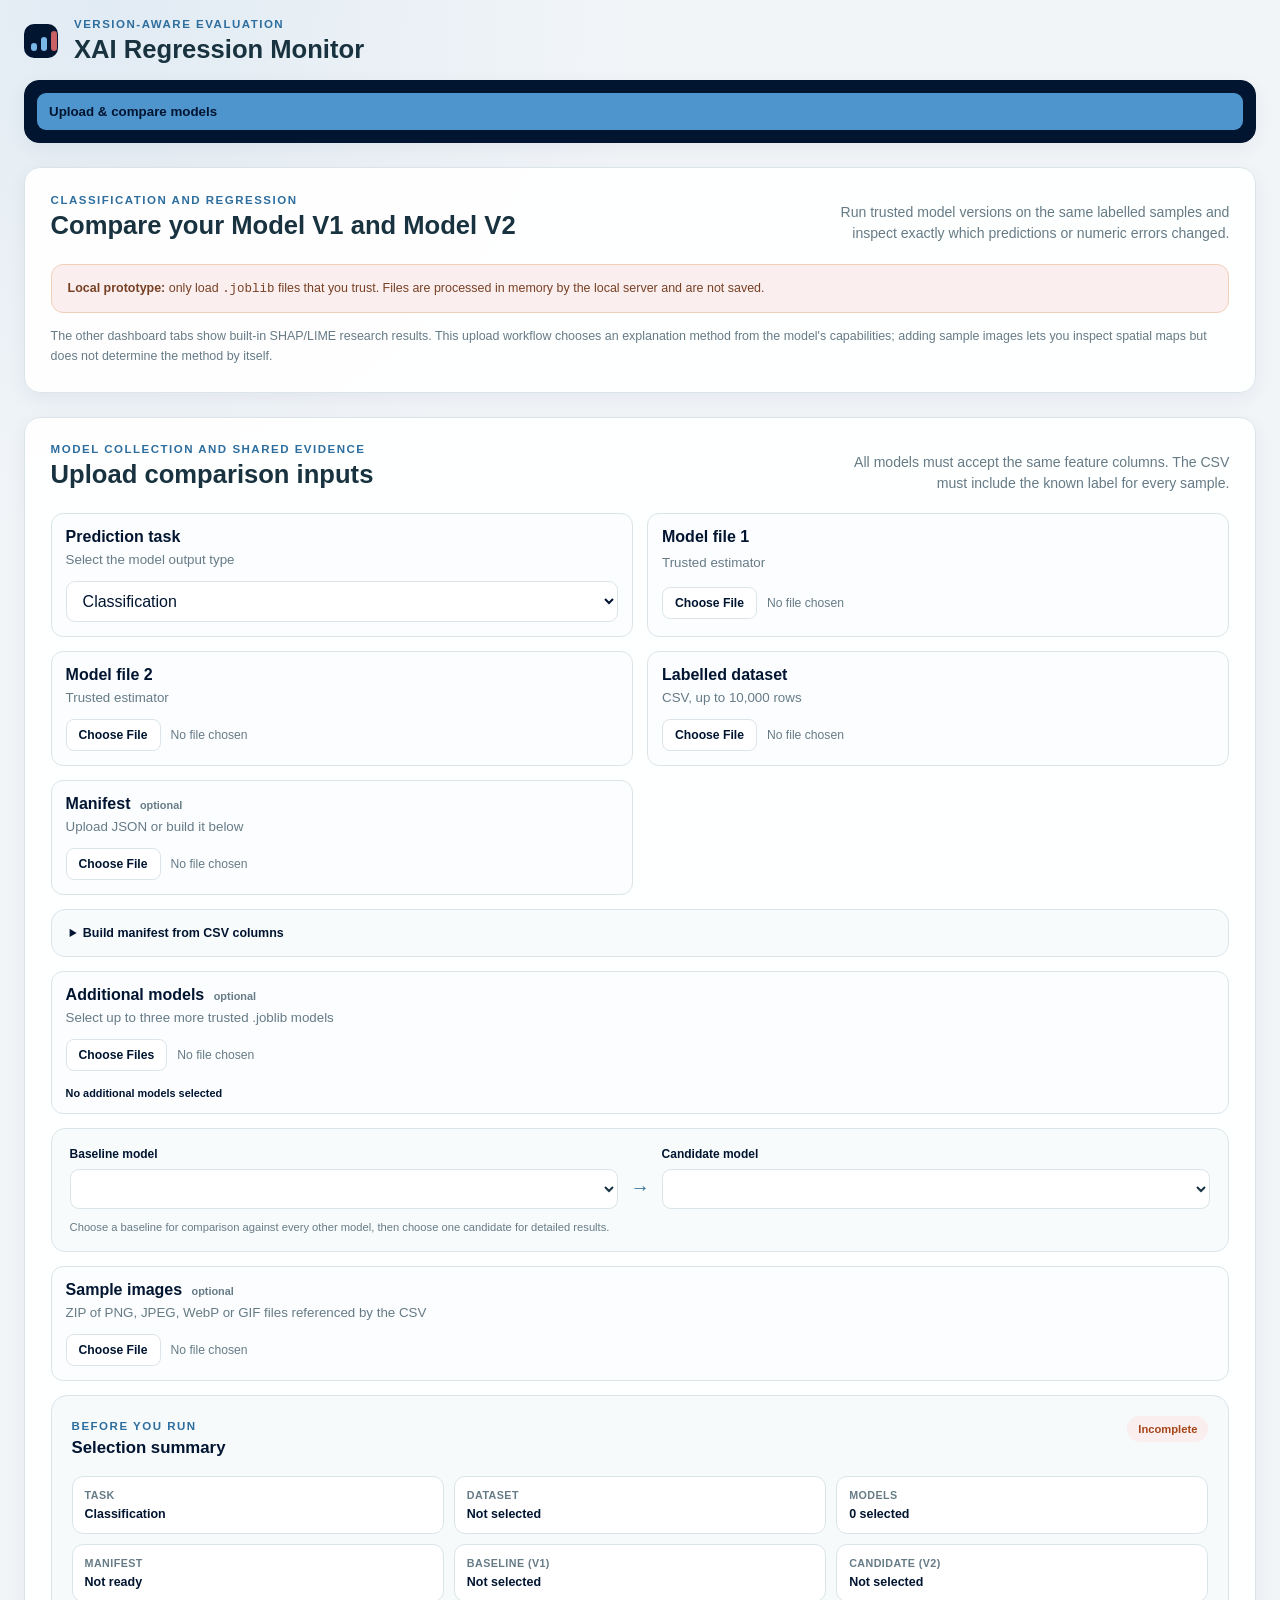
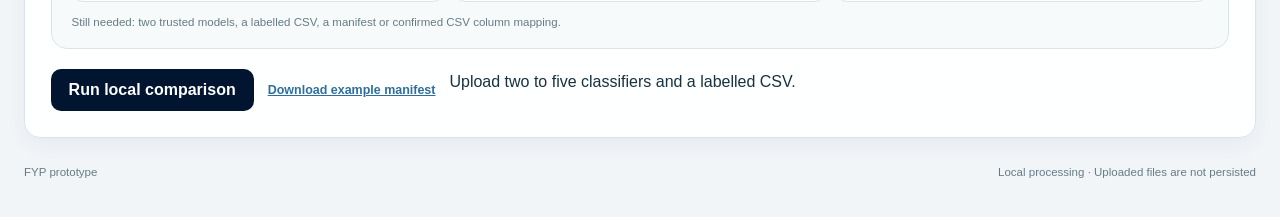
==== commit 551ace41: "Merge current main into multi-model validation branch" ====
--- a/dashboard/index.html
+++ b/dashboard/index.html
@@ -264,6 +264,7 @@
           <div class="local-warning">
             <strong>Local prototype:</strong> only load <code>.joblib</code> files that you trust. Files are processed in memory by the local server and are not saved.
           </div>
+          <p class="upload-method-note">The other dashboard tabs show built-in SHAP/LIME research results. This upload workflow chooses an explanation method from the model's capabilities; adding sample images lets you inspect spatial maps but does not determine the method by itself.</p>
         </section>
 
         <section class="content-section" aria-labelledby="upload-files-heading">
@@ -660,6 +661,18 @@
         </div>
 
         <div id="regression-results" hidden>
+          <nav class="results-index" aria-label="Regression result sections">
+            <strong>Jump to result</strong>
+            <div class="results-index-links">
+              <a href="#regression-overview-heading">All models</a>
+              <a href="#regression-results-heading">V1 vs V2</a>
+              <a href="#regression-transition-heading">Error changes</a>
+              <a href="#regression-visual-heading">Charts</a>
+              <a href="#regression-importance-heading">Feature importance</a>
+              <a href="#regression-samples-heading">Samples</a>
+              <a href="#regression-export-heading">Downloads</a>
+            </div>
+          </nav>
           <section class="content-section" aria-labelledby="regression-overview-heading">
             <div class="section-heading">
               <div><p class="eyebrow">All uploaded regressors</p><h2 id="regression-overview-heading">Regression model overview</h2></div>
--- a/dashboard/styles.css
+++ b/dashboard/styles.css
@@ -1,18 +1,18 @@
 :root {
   color-scheme: light;
-  --navy: #11324a;
-  --blue: #1f6f8b;
-  --cyan: #dff3f5;
-  --orange: #e8793e;
-  --orange-soft: #fff0e6;
+  --navy: #011531;
+  --blue: #2d6e9e;
+  --cyan: #e6f2fb;
+  --orange: #a84143;
+  --orange-soft: #faeeee;
   --green: #277f67;
   --teal: #277f67;
   --ink: #18323f;
   --muted: #667b86;
   --line: #dbe5e9;
   --surface: #ffffff;
-  --background: #f4f7f8;
-  --shadow: 0 16px 45px rgba(21, 53, 67, 0.08);
+  --background: #f2f5f8;
+  --shadow: 0 6px 20px rgba(1, 21, 49, 0.055);
 }
 
 * { box-sizing: border-box; }
@@ -21,7 +21,7 @@
   margin: 0;
   min-width: 320px;
   background:
-    radial-gradient(circle at 85% 0%, rgba(91, 190, 196, 0.15), transparent 28rem),
+    radial-gradient(circle at 8% 0%, rgba(78, 148, 205, 0.10), transparent 34rem),
     var(--background);
   color: var(--ink);
   font-family: Inter, ui-sans-serif, -apple-system, BlinkMacSystemFont, "Segoe UI", sans-serif;
@@ -30,7 +30,7 @@
 .site-header,
 main,
 footer {
-  width: min(1180px, calc(100% - 40px));
+  width: min(1500px, calc(100% - 48px));
   margin-inline: auto;
 }
 
@@ -39,7 +39,7 @@
   grid-template-columns: auto 1fr auto;
   align-items: center;
   gap: 16px;
-  padding: 30px 0 24px;
+  padding: 18px 0 16px;
 }
 
 .brand-mark {
@@ -54,10 +54,10 @@
   background: var(--navy);
 }
 
-.brand-mark span { background: #8ed8d9; border-radius: 4px; }
+.brand-mark span { background: #78b9e7; border-radius: 4px; }
 .brand-mark span:nth-child(1) { height: 8px; }
 .brand-mark span:nth-child(2) { height: 14px; }
-.brand-mark span:nth-child(3) { height: 20px; background: #ff9a5c; }
+.brand-mark span:nth-child(3) { height: 20px; background: #c96063; }
 
 h1, h2, p { margin-top: 0; }
 h1 { margin-bottom: 0; font-size: clamp(1.25rem, 2vw, 1.65rem); }
@@ -105,47 +105,62 @@
 .dashboard-view > *, .content-section, .status-panel { min-width: 0; }
 .dashboard-view[hidden] { display: none; }
 .view-tabs {
-  display: inline-flex;
-  width: fit-content;
-  gap: 5px;
-  padding: 5px;
-  border: 1px solid var(--line);
-  border-radius: 13px;
-  background: rgba(255,255,255,.82);
-}
+  position: sticky;
+  top: 16px;
+  grid-column: 1;
+  display: flex;
+  flex-direction: column;
+  width: 100%;
+  max-height: calc(100vh - 32px);
+  gap: 4px;
+  overflow-y: auto;
+  padding: 12px;
+  border: 1px solid var(--navy);
+  border-radius: 15px;
+  background: var(--navy);
+  box-shadow: var(--shadow);
+}
+.nav-group-label { margin: 13px 9px 5px; color: #98b2c9; font-size: .63rem; font-weight: 800; letter-spacing: .1em; text-transform: uppercase; }
+.nav-group-label:first-child { margin-top: 5px; }
 .view-tab {
   border: 0;
   border-radius: 9px;
-  padding: 10px 16px;
+  padding: 11px 12px;
   background: transparent;
-  color: var(--muted);
+  color: #e9f2f8;
   cursor: pointer;
   font-weight: 750;
-}
-.view-tab.active { background: var(--navy); color: white; }
+  text-align: left;
+}
+.view-tab span, .view-tab small { display: block; }
+.view-tab span { font-size: .79rem; }
+.view-tab small { margin-top: 4px; color: #9db4c6; font-size: .66rem; font-weight: 500; line-height: 1.3; }
+.view-tab:hover, .view-tab:focus-visible { background: #142f50; }
+.view-tab.active { background: #4e94cd; color: #011531; }
+.view-tab.active small { color: #163c5e; }
 
 .status-panel,
 .content-section,
 .interpretation-panel {
-  border: 1px solid rgba(198, 214, 220, 0.85);
-  border-radius: 22px;
-  background: rgba(255, 255, 255, 0.94);
+  border: 1px solid var(--line);
+  border-radius: 16px;
+  background: rgba(255, 255, 255, 0.96);
   box-shadow: var(--shadow);
 }
 
 .status-panel {
   display: grid;
   grid-template-columns: 1.25fr 1fr;
-  gap: 32px;
-  padding: clamp(24px, 4vw, 42px);
+  gap: 20px;
+  padding: clamp(18px, 2vw, 28px);
   background:
-    linear-gradient(120deg, rgba(223, 243, 245, 0.75), rgba(255, 255, 255, 0.98) 55%),
+    linear-gradient(120deg, rgba(230, 242, 251, 0.9), rgba(255, 255, 255, 0.98) 62%),
     var(--surface);
 }
 
 .status-title-row { display: flex; align-items: center; gap: 14px; flex-wrap: wrap; }
-.status-title-row h2 { margin-bottom: 0; font-size: clamp(1.8rem, 4vw, 3.1rem); }
-.status-explanation { max-width: 680px; margin: 16px 0 0; color: var(--muted); line-height: 1.65; }
+.status-title-row h2 { margin-bottom: 0; font-size: clamp(1.5rem, 2.5vw, 2.3rem); }
+.status-explanation { max-width: 680px; margin: 10px 0 0; color: var(--muted); line-height: 1.5; }
 
 .status-badge,
 .mini-status {
@@ -162,12 +177,12 @@
 .status-badge.within, .mini-status.within { background: #e5f5ef; color: var(--green); }
 
 .summary-grid { display: grid; grid-template-columns: repeat(3, 1fr); gap: 10px; align-self: center; }
-.summary-grid article { padding: 18px 14px; border: 1px solid var(--line); border-radius: 15px; background: rgba(255,255,255,.82); }
-.summary-grid span { display: block; min-height: 34px; color: var(--muted); font-size: .72rem; line-height: 1.35; }
-.summary-grid strong { font-size: clamp(1.35rem, 3vw, 2rem); color: var(--navy); }
-
-.content-section { padding: clamp(22px, 3vw, 34px); }
-.section-heading { display: flex; justify-content: space-between; gap: 24px; align-items: end; margin-bottom: 22px; }
+.summary-grid article { padding: 12px 13px; border: 1px solid var(--line); border-radius: 12px; background: rgba(255,255,255,.88); }
+.summary-grid span { display: block; min-height: 24px; color: var(--muted); font-size: .7rem; line-height: 1.3; }
+.summary-grid strong { font-size: clamp(1.2rem, 2vw, 1.7rem); color: var(--navy); }
+
+.content-section { padding: clamp(18px, 2vw, 26px); }
+.section-heading { display: flex; justify-content: space-between; gap: 18px; align-items: end; margin-bottom: 16px; }
 .section-heading > p { max-width: 390px; margin-bottom: 3px; color: var(--muted); font-size: .88rem; line-height: 1.5; text-align: right; }
 
 .method-grid { display: grid; grid-template-columns: repeat(2, 1fr); gap: 16px; }
@@ -229,7 +244,7 @@
 .scenario-foot { margin-top: 16px; padding-top: 12px; border-top: 1px solid var(--line); }
 .table-scroll { max-width: 100%; overflow-x: auto; }
 .comparison-table { width: 100%; border-collapse: collapse; font-size: .82rem; }
-.comparison-table th, .comparison-table td { padding: 13px 12px; border-bottom: 1px solid var(--line); text-align: left; }
+.comparison-table th, .comparison-table td { padding: 9px 10px; border-bottom: 1px solid var(--line); text-align: left; }
 .comparison-table th { color: var(--muted); font-size: .7rem; text-transform: uppercase; letter-spacing: .05em; }
 .evidence-pill { display: inline-flex; padding: 5px 9px; border-radius: 99px; font-size: .68rem; font-weight: 800; }
 .evidence-pill.separated { background: #e5f5ef; color: var(--green); }
@@ -261,8 +276,22 @@
 .robustness-ranges strong { display: block; margin-top: 5px; color: var(--navy); font-size: 1.05rem; }
 .warning-boundary { border-left-color: var(--orange); }
 .local-warning { padding: 14px 16px; border: 1px solid #f2cfb9; border-radius: 12px; background: var(--orange-soft); color: #784125; font-size: .78rem; line-height: 1.5; }
+.upload-method-note { margin: 14px 0 0; color: var(--muted); font-size: .78rem; line-height: 1.55; }
+#upload-results:not([hidden]), #regression-results:not([hidden]) { display: grid; grid-template-columns: repeat(12, minmax(0, 1fr)); gap: 16px; }
+#upload-results > *, #regression-results > * { grid-column: 1 / -1; min-width: 0; }
+#upload-results > .upload-status { grid-column: span 7; }
+#upload-results > .paired-evidence { grid-column: span 5; }
+#upload-results .paired-evidence-grid { grid-template-columns: repeat(2, minmax(0, 1fr)); }
+#regression-results > .regression-status { grid-column: span 7; }
+#regression-results > .export-panel { grid-column: span 5; }
+.results-index { position: sticky; top: 8px; z-index: 5; display: flex; align-items: center; gap: 16px; padding: 10px 14px; border: 1px solid var(--line); border-radius: 14px; background: rgba(255, 255, 255, .97); box-shadow: var(--shadow); }
+.results-index > strong { flex: 0 0 auto; color: var(--navy); font-size: .76rem; }
+.results-index-links { display: flex; gap: 6px; min-width: 0; overflow-x: auto; scrollbar-width: thin; }
+.results-index a { flex: 0 0 auto; padding: 7px 10px; border-radius: 8px; color: var(--blue); font-size: .74rem; font-weight: 750; text-decoration: none; white-space: nowrap; }
+.results-index a:hover, .results-index a:focus-visible { background: #e8f5f8; text-decoration: underline; }
+#upload-results h2[id], #regression-results h2[id] { scroll-margin-top: 90px; }
 .comparison-upload-form { display: grid; grid-template-columns: repeat(2, 1fr); gap: 14px; }
-.file-field { display: grid; gap: 6px; padding: 18px; border: 1px solid var(--line); border-radius: 14px; background: #fbfcfc; }
+.file-field { display: grid; gap: 6px; padding: 14px; border: 1px solid var(--line); border-radius: 12px; background: #fbfdff; }
 .file-field span { color: var(--navy); font-weight: 800; }
 .file-field small { color: var(--muted); }
 .file-field input { width: 100%; margin-top: 8px; color: var(--muted); font: inherit; font-size: .76rem; }
@@ -345,7 +374,7 @@
 .evidence-exploratory { color: var(--orange) !important; }
 .upload-summary { grid-template-columns: repeat(2, 1fr); }
 .transition-grid { display: grid; grid-template-columns: repeat(4, 1fr); gap: 12px; }
-.transition-card { display: flex; justify-content: space-between; gap: 12px; align-items: center; padding: 18px; border: 1px solid var(--line); border-radius: 14px; background: #fbfcfc; }
+.transition-card { display: flex; justify-content: space-between; gap: 12px; align-items: center; padding: 13px; border: 1px solid var(--line); border-radius: 12px; background: #fbfdff; }
 .transition-card span { color: var(--muted); font-size: .76rem; }
 .transition-card strong { color: var(--navy); font-size: 1.35rem; }
 .transition-card.v1_wrong_v2_correct { border-top: 4px solid var(--green); }
@@ -472,12 +501,15 @@
 .model-overview-card.best { border-top: 4px solid var(--green); background: #f5fbf9; }
 .model-overview-card .rank { color: var(--blue); font-size: .68rem; font-weight: 850; letter-spacing: .08em; text-transform: uppercase; }
 .model-overview-card strong { overflow-wrap: anywhere; color: var(--navy); font-size: .85rem; }
-.model-overview-card .accuracy { color: var(--navy); font-size: 1.7rem; font-weight: 850; }
+.model-overview-card .accuracy { color: var(--navy); font-size: 1.5rem; font-weight: 850; }
 .model-metrics { display: flex; flex-wrap: wrap; gap: 7px; }
 .model-metrics span { padding: 5px 8px; border-radius: 99px; background: #edf2f4; color: var(--muted); font-size: .65rem; font-weight: 750; }
 .model-metrics span.best-metric { background: #e5f5ef; color: var(--green); }
 .model-overview-card small { color: var(--muted); font-size: .7rem; }
 .model-overview-card .calibration-summary { padding-top: 9px; border-top: 1px solid var(--line); color: var(--muted); font-size: .69rem; line-height: 1.5; }
+.calibration-details { border-top: 1px solid var(--line); padding-top: 7px; }
+.calibration-details summary { color: var(--blue); cursor: pointer; font-size: .7rem; font-weight: 750; }
+.calibration-details[open] summary { margin-bottom: 8px; }
 .reliability-chart { display: grid; gap: 5px; margin-top: 2px; color: var(--muted); font-size: .62rem; }
 .reliability-chart.unavailable { padding: 8px 0; }
 .reliability-legend { margin-bottom: 2px; font-weight: 750; }
@@ -559,7 +591,17 @@
 .limitation-list { margin: 4px 0 0; padding-left: 18px; color: var(--muted); font-size: .82rem; line-height: 1.65; }
 footer { display: flex; justify-content: space-between; gap: 20px; padding: 28px 0 40px; color: var(--muted); font-size: .72rem; }
 
+@media (max-width: 1100px) {
+  main { grid-template-columns: minmax(0, 1fr); }
+  .dashboard-view { grid-column: 1; }
+  .view-tabs { top: 8px; grid-column: 1; flex-direction: row; max-height: none; overflow-x: auto; overflow-y: hidden; }
+  .nav-group-label { display: none; }
+  .view-tab { flex: 0 0 auto; min-width: 160px; }
+}
+
 @media (max-width: 820px) {
+  #upload-results > .upload-status, #upload-results > .paired-evidence,
+  #regression-results > .regression-status, #regression-results > .export-panel { grid-column: 1 / -1; }
   .drift-gallery-heading { align-items: start; flex-direction: column; gap: 8px; }
   .drift-gallery-heading > p { text-align: left; }
   .status-panel { grid-template-columns: 1fr; }
@@ -586,6 +628,8 @@
 }
 
 @media (max-width: 560px) {
+  .results-index { align-items: flex-start; flex-direction: column; gap: 3px; }
+  .results-index-links { width: 100%; }
   .site-header { grid-template-columns: auto 1fr; }
   .upload-area { grid-column: 1 / -1; width: 100%; justify-items: stretch; }
   .upload-button { justify-content: center; }
